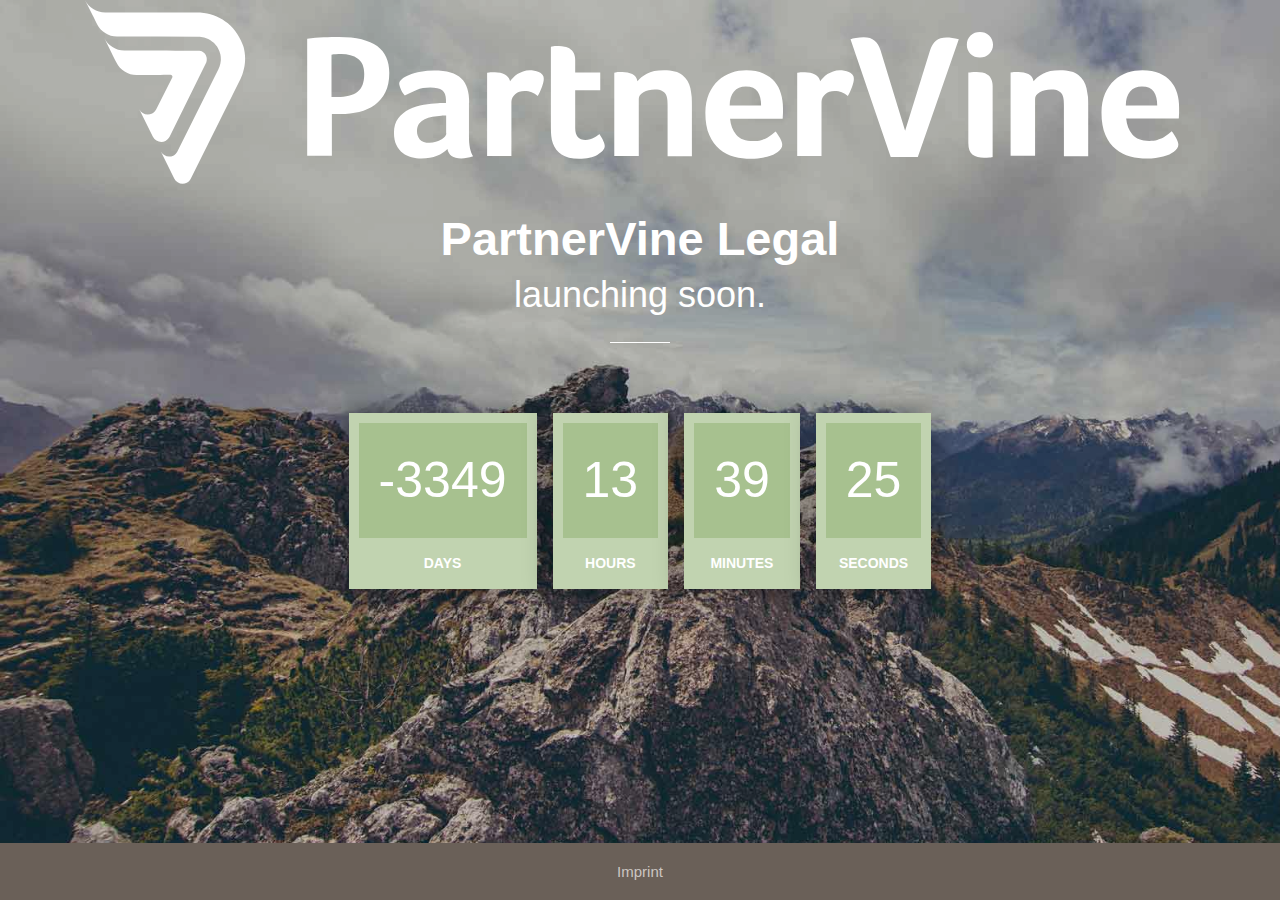
==== index.html @ 63163a03 "initial commit" ====
<!doctype html><html><head><meta charset="utf-8"><meta name="description" content=""><meta name="viewport" content="width=device-width,initial-scale=1,shrink-to-fit=no"><title>partnervine baustellenseite</title><link rel="apple-touch-icon" href="apple-touch-icon.png"><link rel="stylesheet" href="styles/main.css"><link rel="apple-touch-icon" sizes="180x180" href="images/favicon/apple-touch-icon.png"><link rel="icon" type="image/png" href="images/favicon/favicon-32x32.png" sizes="32x32"><link rel="icon" type="image/png" href="/images/favicon/favicon-16x16.png" sizes="16x16"><link rel="manifest" href="images/favicon/manifest.json"><link rel="mask-icon" href="images/favicon/safari-pinned-tab.svg" color="#fd7271"><link rel="shortcut icon" href="images/favicon/favicon.ico"><meta name="msapplication-config" content="images/favicon/browserconfig.xml"><meta name="theme-color" content="#ffffff"></head><body class="index"><!--[if IE]><p class="browserupgrade">You are using an <strong>outdated</strong> browser. Please <a href="http://browsehappy.com/">upgrade your browser</a> to improve your experience.</p><![endif]--><header><div class="container logo-wrapper"><a href="index.html"><img class="logo" alt="logo" src="images/logo.svg"></a></div></header><div id="content-main"><div class="container"><div class="content-wrapper"><div class="text"><h1>PartnerVine Legal</h1><span class="sub-heading">launching soon.</span></div><div id="countdown"><div class="time"><span class="days"></span><div class="small-text">Days</div></div><div class="time"><span class="hours"></span><div class="small-text">Hours</div></div><div class="time"><span class="minutes"></span><div class="small-text">Minutes</div></div><div class="time"><span class="seconds"></span><div class="small-text">Seconds</div></div></div></div></div></div><footer><a class="footer-link" href="/impressum.html" title="imprint">Imprint</a></footer><script>!function(e,t,a,n,c,o){e.GoogleAnalyticsObject=n,e[n]||(e[n]=function(){(e[n].q=e[n].q||[]).push(arguments)}),e[n].l=+new Date,c=t.createElement(a),o=t.getElementsByTagName(a)[0],c.src="https://www.google-analytics.com/analytics.js",o.parentNode.insertBefore(c,o)}(window,document,"script","ga"),ga("create","UA-XXXXX-X"),ga("send","pageview")</script><script src="scripts/main.js"></script></body></html>
---- styles/main.css ----
/*! normalize.css v5.0.0 | MIT License | github.com/necolas/normalize.css */html{font-family:sans-serif;line-height:1.15;-ms-text-size-adjust:100%;-webkit-text-size-adjust:100%}body{margin:0}article,aside,footer,header,nav,section{display:block}h1{font-size:2em;margin:.67em 0}figcaption,figure,main{display:block}figure{margin:1em 40px}hr{box-sizing:content-box;height:0;overflow:visible}pre{font-family:monospace,monospace;font-size:1em}a{background-color:transparent;-webkit-text-decoration-skip:objects}a:active,a:hover{outline-width:0}abbr[title]{border-bottom:none;text-decoration:underline;text-decoration:underline dotted}b,strong{font-weight:inherit;font-weight:bolder}code,kbd,samp{font-family:monospace,monospace;font-size:1em}dfn{font-style:italic}mark{background-color:#ff0;color:#000}small{font-size:80%}sub,sup{font-size:75%;line-height:0;position:relative;vertical-align:baseline}sub{bottom:-.25em}sup{top:-.5em}audio,video{display:inline-block}audio:not([controls]){display:none;height:0}img{border-style:none}svg:not(:root){overflow:hidden}button,input,optgroup,select,textarea{font-family:sans-serif;font-size:100%;line-height:1.15;margin:0}button,input{overflow:visible}button,select{text-transform:none}[type=reset],[type=submit],button,html [type=button]{-webkit-appearance:button}[type=button]::-moz-focus-inner,[type=reset]::-moz-focus-inner,[type=submit]::-moz-focus-inner,button::-moz-focus-inner{border-style:none;padding:0}[type=button]:-moz-focusring,[type=reset]:-moz-focusring,[type=submit]:-moz-focusring,button:-moz-focusring{outline:1px dotted ButtonText}fieldset{border:1px solid silver;margin:0 2px;padding:.35em .625em .75em}legend{box-sizing:border-box;color:inherit;display:table;max-width:100%;white-space:normal}progress{display:inline-block;vertical-align:baseline}textarea{overflow:auto}[type=checkbox],[type=radio]{box-sizing:border-box;padding:0}[type=number]::-webkit-inner-spin-button,[type=number]::-webkit-outer-spin-button{height:auto}[type=search]{-webkit-appearance:textfield;outline-offset:-2px}[type=search]::-webkit-search-cancel-button,[type=search]::-webkit-search-decoration{-webkit-appearance:none}::-webkit-file-upload-button{-webkit-appearance:button;font:inherit}details,menu{display:block}summary{display:list-item}canvas{display:inline-block}[hidden],template{display:none}html{box-sizing:border-box}*,:after,:before{box-sizing:inherit}@-ms-viewport{width:device-width}html{-ms-overflow-style:scrollbar;-webkit-tap-highlight-color:transparent}body{font-family:-apple-system,system-ui,BlinkMacSystemFont,Segoe UI,Roboto,Helvetica Neue,Arial,sans-serif;font-size:.9375rem;font-weight:300;line-height:1.5;color:#292b2c;background-color:#fff}[tabindex="-1"]:focus{outline:none!important}h1,h2,h3,h4,h5,h6{margin-top:0;margin-bottom:.5rem}p{margin-top:0;margin-bottom:1rem}abbr[data-original-title],abbr[title]{cursor:help}address{font-style:normal;line-height:inherit}address,dl,ol,ul{margin-bottom:1rem}dl,ol,ul{margin-top:0}ol ol,ol ul,ul ol,ul ul{margin-bottom:0}dt{font-weight:700}dd{margin-bottom:.5rem;margin-left:0}blockquote{margin:0 0 1rem}a{color:#0275d8;text-decoration:none}a:focus,a:hover{color:#014c8c;text-decoration:underline}a:not([href]):not([tabindex]),a:not([href]):not([tabindex]):focus,a:not([href]):not([tabindex]):hover{color:inherit;text-decoration:none}a:not([href]):not([tabindex]):focus{outline:0}pre{margin-top:0;margin-bottom:1rem;overflow:auto}figure{margin:0 0 1rem}img{vertical-align:middle}[role=button]{cursor:pointer}[role=button],a,area,button,input,label,select,summary,textarea{-ms-touch-action:manipulation;touch-action:manipulation}table{border-collapse:collapse;background-color:transparent}caption{padding-top:.75rem;padding-bottom:.75rem;color:#636c72;caption-side:bottom}caption,th{text-align:left}label{display:inline-block;margin-bottom:.5rem}button:focus{outline:1px dotted;outline:5px auto -webkit-focus-ring-color}button,input,select,textarea{line-height:inherit}input[type=checkbox]:disabled,input[type=radio]:disabled{cursor:not-allowed}input[type=date],input[type=datetime-local],input[type=month],input[type=time]{-webkit-appearance:listbox}textarea{resize:vertical}fieldset{min-width:0;padding:0;margin:0;border:0}legend{display:block;width:100%;padding:0;margin-bottom:.5rem;font-size:1.5rem;line-height:inherit}input[type=search]{-webkit-appearance:none}output{display:inline-block}[hidden]{display:none!important}.container{position:relative;margin-left:auto;margin-right:auto;padding-right:15px;padding-left:15px}@media (min-width:576px){.container{padding-right:15px;padding-left:15px}}@media (min-width:768px){.container{padding-right:15px;padding-left:15px}}@media (min-width:992px){.container{padding-right:15px;padding-left:15px}}@media (min-width:1200px){.container{padding-right:15px;padding-left:15px}}@media (min-width:576px){.container{width:540px;max-width:100%}}@media (min-width:768px){.container{width:720px;max-width:100%}}@media (min-width:992px){.container{width:960px;max-width:100%}}@media (min-width:1200px){.container{width:1140px;max-width:100%}}.container-fluid{position:relative;margin-left:auto;margin-right:auto;padding-right:15px;padding-left:15px}@media (min-width:576px){.container-fluid{padding-right:15px;padding-left:15px}}@media (min-width:768px){.container-fluid{padding-right:15px;padding-left:15px}}@media (min-width:992px){.container-fluid{padding-right:15px;padding-left:15px}}@media (min-width:1200px){.container-fluid{padding-right:15px;padding-left:15px}}.row{display:-webkit-box;display:-ms-flexbox;display:flex;-ms-flex-wrap:wrap;flex-wrap:wrap;margin-right:-15px;margin-left:-15px}@media (min-width:576px){.row{margin-right:-15px;margin-left:-15px}}@media (min-width:768px){.row{margin-right:-15px;margin-left:-15px}}@media (min-width:992px){.row{margin-right:-15px;margin-left:-15px}}@media (min-width:1200px){.row{margin-right:-15px;margin-left:-15px}}.no-gutters{margin-right:0;margin-left:0}.no-gutters>.col,.no-gutters>[class*=col-]{padding-right:0;padding-left:0}.col,.col-1,.col-2,.col-3,.col-4,.col-5,.col-6,.col-7,.col-8,.col-9,.col-10,.col-11,.col-12,.col-lg,.col-lg-1,.col-lg-2,.col-lg-3,.col-lg-4,.col-lg-5,.col-lg-6,.col-lg-7,.col-lg-8,.col-lg-9,.col-lg-10,.col-lg-11,.col-lg-12,.col-md,.col-md-1,.col-md-2,.col-md-3,.col-md-4,.col-md-5,.col-md-6,.col-md-7,.col-md-8,.col-md-9,.col-md-10,.col-md-11,.col-md-12,.col-sm,.col-sm-1,.col-sm-2,.col-sm-3,.col-sm-4,.col-sm-5,.col-sm-6,.col-sm-7,.col-sm-8,.col-sm-9,.col-sm-10,.col-sm-11,.col-sm-12,.col-xl,.col-xl-1,.col-xl-2,.col-xl-3,.col-xl-4,.col-xl-5,.col-xl-6,.col-xl-7,.col-xl-8,.col-xl-9,.col-xl-10,.col-xl-11,.col-xl-12{position:relative;width:100%;min-height:1px;padding-right:15px;padding-left:15px}@media (min-width:576px){.col,.col-1,.col-2,.col-3,.col-4,.col-5,.col-6,.col-7,.col-8,.col-9,.col-10,.col-11,.col-12,.col-lg,.col-lg-1,.col-lg-2,.col-lg-3,.col-lg-4,.col-lg-5,.col-lg-6,.col-lg-7,.col-lg-8,.col-lg-9,.col-lg-10,.col-lg-11,.col-lg-12,.col-md,.col-md-1,.col-md-2,.col-md-3,.col-md-4,.col-md-5,.col-md-6,.col-md-7,.col-md-8,.col-md-9,.col-md-10,.col-md-11,.col-md-12,.col-sm,.col-sm-1,.col-sm-2,.col-sm-3,.col-sm-4,.col-sm-5,.col-sm-6,.col-sm-7,.col-sm-8,.col-sm-9,.col-sm-10,.col-sm-11,.col-sm-12,.col-xl,.col-xl-1,.col-xl-2,.col-xl-3,.col-xl-4,.col-xl-5,.col-xl-6,.col-xl-7,.col-xl-8,.col-xl-9,.col-xl-10,.col-xl-11,.col-xl-12{padding-right:15px;padding-left:15px}}@media (min-width:768px){.col,.col-1,.col-2,.col-3,.col-4,.col-5,.col-6,.col-7,.col-8,.col-9,.col-10,.col-11,.col-12,.col-lg,.col-lg-1,.col-lg-2,.col-lg-3,.col-lg-4,.col-lg-5,.col-lg-6,.col-lg-7,.col-lg-8,.col-lg-9,.col-lg-10,.col-lg-11,.col-lg-12,.col-md,.col-md-1,.col-md-2,.col-md-3,.col-md-4,.col-md-5,.col-md-6,.col-md-7,.col-md-8,.col-md-9,.col-md-10,.col-md-11,.col-md-12,.col-sm,.col-sm-1,.col-sm-2,.col-sm-3,.col-sm-4,.col-sm-5,.col-sm-6,.col-sm-7,.col-sm-8,.col-sm-9,.col-sm-10,.col-sm-11,.col-sm-12,.col-xl,.col-xl-1,.col-xl-2,.col-xl-3,.col-xl-4,.col-xl-5,.col-xl-6,.col-xl-7,.col-xl-8,.col-xl-9,.col-xl-10,.col-xl-11,.col-xl-12{padding-right:15px;padding-left:15px}}@media (min-width:992px){.col,.col-1,.col-2,.col-3,.col-4,.col-5,.col-6,.col-7,.col-8,.col-9,.col-10,.col-11,.col-12,.col-lg,.col-lg-1,.col-lg-2,.col-lg-3,.col-lg-4,.col-lg-5,.col-lg-6,.col-lg-7,.col-lg-8,.col-lg-9,.col-lg-10,.col-lg-11,.col-lg-12,.col-md,.col-md-1,.col-md-2,.col-md-3,.col-md-4,.col-md-5,.col-md-6,.col-md-7,.col-md-8,.col-md-9,.col-md-10,.col-md-11,.col-md-12,.col-sm,.col-sm-1,.col-sm-2,.col-sm-3,.col-sm-4,.col-sm-5,.col-sm-6,.col-sm-7,.col-sm-8,.col-sm-9,.col-sm-10,.col-sm-11,.col-sm-12,.col-xl,.col-xl-1,.col-xl-2,.col-xl-3,.col-xl-4,.col-xl-5,.col-xl-6,.col-xl-7,.col-xl-8,.col-xl-9,.col-xl-10,.col-xl-11,.col-xl-12{padding-right:15px;padding-left:15px}}@media (min-width:1200px){.col,.col-1,.col-2,.col-3,.col-4,.col-5,.col-6,.col-7,.col-8,.col-9,.col-10,.col-11,.col-12,.col-lg,.col-lg-1,.col-lg-2,.col-lg-3,.col-lg-4,.col-lg-5,.col-lg-6,.col-lg-7,.col-lg-8,.col-lg-9,.col-lg-10,.col-lg-11,.col-lg-12,.col-md,.col-md-1,.col-md-2,.col-md-3,.col-md-4,.col-md-5,.col-md-6,.col-md-7,.col-md-8,.col-md-9,.col-md-10,.col-md-11,.col-md-12,.col-sm,.col-sm-1,.col-sm-2,.col-sm-3,.col-sm-4,.col-sm-5,.col-sm-6,.col-sm-7,.col-sm-8,.col-sm-9,.col-sm-10,.col-sm-11,.col-sm-12,.col-xl,.col-xl-1,.col-xl-2,.col-xl-3,.col-xl-4,.col-xl-5,.col-xl-6,.col-xl-7,.col-xl-8,.col-xl-9,.col-xl-10,.col-xl-11,.col-xl-12{padding-right:15px;padding-left:15px}}.col{-ms-flex-preferred-size:0;flex-basis:0;-webkit-box-flex:1;-ms-flex-positive:1;flex-grow:1;max-width:100%}.col-auto{-ms-flex:0 0 auto;flex:0 0 auto;width:auto}.col-1,.col-auto{-webkit-box-flex:0}.col-1{-ms-flex:0 0 8.3333333333%;flex:0 0 8.3333333333%;max-width:8.3333333333%}.col-2{-ms-flex:0 0 16.6666666667%;flex:0 0 16.6666666667%;max-width:16.6666666667%}.col-2,.col-3{-webkit-box-flex:0}.col-3{-ms-flex:0 0 25%;flex:0 0 25%;max-width:25%}.col-4{-ms-flex:0 0 33.3333333333%;flex:0 0 33.3333333333%;max-width:33.3333333333%}.col-4,.col-5{-webkit-box-flex:0}.col-5{-ms-flex:0 0 41.6666666667%;flex:0 0 41.6666666667%;max-width:41.6666666667%}.col-6{-ms-flex:0 0 50%;flex:0 0 50%;max-width:50%}.col-6,.col-7{-webkit-box-flex:0}.col-7{-ms-flex:0 0 58.3333333333%;flex:0 0 58.3333333333%;max-width:58.3333333333%}.col-8{-ms-flex:0 0 66.6666666667%;flex:0 0 66.6666666667%;max-width:66.6666666667%}.col-8,.col-9{-webkit-box-flex:0}.col-9{-ms-flex:0 0 75%;flex:0 0 75%;max-width:75%}.col-10{-ms-flex:0 0 83.3333333333%;flex:0 0 83.3333333333%;max-width:83.3333333333%}.col-10,.col-11{-webkit-box-flex:0}.col-11{-ms-flex:0 0 91.6666666667%;flex:0 0 91.6666666667%;max-width:91.6666666667%}.col-12{-webkit-box-flex:0;-ms-flex:0 0 100%;flex:0 0 100%;max-width:100%}.pull-0{right:auto}.pull-1{right:8.3333333333%}.pull-2{right:16.6666666667%}.pull-3{right:25%}.pull-4{right:33.3333333333%}.pull-5{right:41.6666666667%}.pull-6{right:50%}.pull-7{right:58.3333333333%}.pull-8{right:66.6666666667%}.pull-9{right:75%}.pull-10{right:83.3333333333%}.pull-11{right:91.6666666667%}.pull-12{right:100%}.push-0{left:auto}.push-1{left:8.3333333333%}.push-2{left:16.6666666667%}.push-3{left:25%}.push-4{left:33.3333333333%}.push-5{left:41.6666666667%}.push-6{left:50%}.push-7{left:58.3333333333%}.push-8{left:66.6666666667%}.push-9{left:75%}.push-10{left:83.3333333333%}.push-11{left:91.6666666667%}.push-12{left:100%}.offset-1{margin-left:8.3333333333%}.offset-2{margin-left:16.6666666667%}.offset-3{margin-left:25%}.offset-4{margin-left:33.3333333333%}.offset-5{margin-left:41.6666666667%}.offset-6{margin-left:50%}.offset-7{margin-left:58.3333333333%}.offset-8{margin-left:66.6666666667%}.offset-9{margin-left:75%}.offset-10{margin-left:83.3333333333%}.offset-11{margin-left:91.6666666667%}@media (min-width:576px){.col-sm{-ms-flex-preferred-size:0;flex-basis:0;-webkit-box-flex:1;-ms-flex-positive:1;flex-grow:1;max-width:100%}.col-sm-auto{-webkit-box-flex:0;-ms-flex:0 0 auto;flex:0 0 auto;width:auto}.col-sm-1{-webkit-box-flex:0;-ms-flex:0 0 8.3333333333%;flex:0 0 8.3333333333%;max-width:8.3333333333%}.col-sm-2{-webkit-box-flex:0;-ms-flex:0 0 16.6666666667%;flex:0 0 16.6666666667%;max-width:16.6666666667%}.col-sm-3{-webkit-box-flex:0;-ms-flex:0 0 25%;flex:0 0 25%;max-width:25%}.col-sm-4{-webkit-box-flex:0;-ms-flex:0 0 33.3333333333%;flex:0 0 33.3333333333%;max-width:33.3333333333%}.col-sm-5{-webkit-box-flex:0;-ms-flex:0 0 41.6666666667%;flex:0 0 41.6666666667%;max-width:41.6666666667%}.col-sm-6{-webkit-box-flex:0;-ms-flex:0 0 50%;flex:0 0 50%;max-width:50%}.col-sm-7{-webkit-box-flex:0;-ms-flex:0 0 58.3333333333%;flex:0 0 58.3333333333%;max-width:58.3333333333%}.col-sm-8{-webkit-box-flex:0;-ms-flex:0 0 66.6666666667%;flex:0 0 66.6666666667%;max-width:66.6666666667%}.col-sm-9{-webkit-box-flex:0;-ms-flex:0 0 75%;flex:0 0 75%;max-width:75%}.col-sm-10{-webkit-box-flex:0;-ms-flex:0 0 83.3333333333%;flex:0 0 83.3333333333%;max-width:83.3333333333%}.col-sm-11{-webkit-box-flex:0;-ms-flex:0 0 91.6666666667%;flex:0 0 91.6666666667%;max-width:91.6666666667%}.col-sm-12{-webkit-box-flex:0;-ms-flex:0 0 100%;flex:0 0 100%;max-width:100%}.pull-sm-0{right:auto}.pull-sm-1{right:8.3333333333%}.pull-sm-2{right:16.6666666667%}.pull-sm-3{right:25%}.pull-sm-4{right:33.3333333333%}.pull-sm-5{right:41.6666666667%}.pull-sm-6{right:50%}.pull-sm-7{right:58.3333333333%}.pull-sm-8{right:66.6666666667%}.pull-sm-9{right:75%}.pull-sm-10{right:83.3333333333%}.pull-sm-11{right:91.6666666667%}.pull-sm-12{right:100%}.push-sm-0{left:auto}.push-sm-1{left:8.3333333333%}.push-sm-2{left:16.6666666667%}.push-sm-3{left:25%}.push-sm-4{left:33.3333333333%}.push-sm-5{left:41.6666666667%}.push-sm-6{left:50%}.push-sm-7{left:58.3333333333%}.push-sm-8{left:66.6666666667%}.push-sm-9{left:75%}.push-sm-10{left:83.3333333333%}.push-sm-11{left:91.6666666667%}.push-sm-12{left:100%}.offset-sm-0{margin-left:0}.offset-sm-1{margin-left:8.3333333333%}.offset-sm-2{margin-left:16.6666666667%}.offset-sm-3{margin-left:25%}.offset-sm-4{margin-left:33.3333333333%}.offset-sm-5{margin-left:41.6666666667%}.offset-sm-6{margin-left:50%}.offset-sm-7{margin-left:58.3333333333%}.offset-sm-8{margin-left:66.6666666667%}.offset-sm-9{margin-left:75%}.offset-sm-10{margin-left:83.3333333333%}.offset-sm-11{margin-left:91.6666666667%}}@media (min-width:768px){.col-md{-ms-flex-preferred-size:0;flex-basis:0;-webkit-box-flex:1;-ms-flex-positive:1;flex-grow:1;max-width:100%}.col-md-auto{-webkit-box-flex:0;-ms-flex:0 0 auto;flex:0 0 auto;width:auto}.col-md-1{-webkit-box-flex:0;-ms-flex:0 0 8.3333333333%;flex:0 0 8.3333333333%;max-width:8.3333333333%}.col-md-2{-webkit-box-flex:0;-ms-flex:0 0 16.6666666667%;flex:0 0 16.6666666667%;max-width:16.6666666667%}.col-md-3{-webkit-box-flex:0;-ms-flex:0 0 25%;flex:0 0 25%;max-width:25%}.col-md-4{-webkit-box-flex:0;-ms-flex:0 0 33.3333333333%;flex:0 0 33.3333333333%;max-width:33.3333333333%}.col-md-5{-webkit-box-flex:0;-ms-flex:0 0 41.6666666667%;flex:0 0 41.6666666667%;max-width:41.6666666667%}.col-md-6{-webkit-box-flex:0;-ms-flex:0 0 50%;flex:0 0 50%;max-width:50%}.col-md-7{-webkit-box-flex:0;-ms-flex:0 0 58.3333333333%;flex:0 0 58.3333333333%;max-width:58.3333333333%}.col-md-8{-webkit-box-flex:0;-ms-flex:0 0 66.6666666667%;flex:0 0 66.6666666667%;max-width:66.6666666667%}.col-md-9{-webkit-box-flex:0;-ms-flex:0 0 75%;flex:0 0 75%;max-width:75%}.col-md-10{-webkit-box-flex:0;-ms-flex:0 0 83.3333333333%;flex:0 0 83.3333333333%;max-width:83.3333333333%}.col-md-11{-webkit-box-flex:0;-ms-flex:0 0 91.6666666667%;flex:0 0 91.6666666667%;max-width:91.6666666667%}.col-md-12{-webkit-box-flex:0;-ms-flex:0 0 100%;flex:0 0 100%;max-width:100%}.pull-md-0{right:auto}.pull-md-1{right:8.3333333333%}.pull-md-2{right:16.6666666667%}.pull-md-3{right:25%}.pull-md-4{right:33.3333333333%}.pull-md-5{right:41.6666666667%}.pull-md-6{right:50%}.pull-md-7{right:58.3333333333%}.pull-md-8{right:66.6666666667%}.pull-md-9{right:75%}.pull-md-10{right:83.3333333333%}.pull-md-11{right:91.6666666667%}.pull-md-12{right:100%}.push-md-0{left:auto}.push-md-1{left:8.3333333333%}.push-md-2{left:16.6666666667%}.push-md-3{left:25%}.push-md-4{left:33.3333333333%}.push-md-5{left:41.6666666667%}.push-md-6{left:50%}.push-md-7{left:58.3333333333%}.push-md-8{left:66.6666666667%}.push-md-9{left:75%}.push-md-10{left:83.3333333333%}.push-md-11{left:91.6666666667%}.push-md-12{left:100%}.offset-md-0{margin-left:0}.offset-md-1{margin-left:8.3333333333%}.offset-md-2{margin-left:16.6666666667%}.offset-md-3{margin-left:25%}.offset-md-4{margin-left:33.3333333333%}.offset-md-5{margin-left:41.6666666667%}.offset-md-6{margin-left:50%}.offset-md-7{margin-left:58.3333333333%}.offset-md-8{margin-left:66.6666666667%}.offset-md-9{margin-left:75%}.offset-md-10{margin-left:83.3333333333%}.offset-md-11{margin-left:91.6666666667%}}@media (min-width:992px){.col-lg{-ms-flex-preferred-size:0;flex-basis:0;-webkit-box-flex:1;-ms-flex-positive:1;flex-grow:1;max-width:100%}.col-lg-auto{-webkit-box-flex:0;-ms-flex:0 0 auto;flex:0 0 auto;width:auto}.col-lg-1{-webkit-box-flex:0;-ms-flex:0 0 8.3333333333%;flex:0 0 8.3333333333%;max-width:8.3333333333%}.col-lg-2{-webkit-box-flex:0;-ms-flex:0 0 16.6666666667%;flex:0 0 16.6666666667%;max-width:16.6666666667%}.col-lg-3{-webkit-box-flex:0;-ms-flex:0 0 25%;flex:0 0 25%;max-width:25%}.col-lg-4{-webkit-box-flex:0;-ms-flex:0 0 33.3333333333%;flex:0 0 33.3333333333%;max-width:33.3333333333%}.col-lg-5{-webkit-box-flex:0;-ms-flex:0 0 41.6666666667%;flex:0 0 41.6666666667%;max-width:41.6666666667%}.col-lg-6{-webkit-box-flex:0;-ms-flex:0 0 50%;flex:0 0 50%;max-width:50%}.col-lg-7{-webkit-box-flex:0;-ms-flex:0 0 58.3333333333%;flex:0 0 58.3333333333%;max-width:58.3333333333%}.col-lg-8{-webkit-box-flex:0;-ms-flex:0 0 66.6666666667%;flex:0 0 66.6666666667%;max-width:66.6666666667%}.col-lg-9{-webkit-box-flex:0;-ms-flex:0 0 75%;flex:0 0 75%;max-width:75%}.col-lg-10{-webkit-box-flex:0;-ms-flex:0 0 83.3333333333%;flex:0 0 83.3333333333%;max-width:83.3333333333%}.col-lg-11{-webkit-box-flex:0;-ms-flex:0 0 91.6666666667%;flex:0 0 91.6666666667%;max-width:91.6666666667%}.col-lg-12{-webkit-box-flex:0;-ms-flex:0 0 100%;flex:0 0 100%;max-width:100%}.pull-lg-0{right:auto}.pull-lg-1{right:8.3333333333%}.pull-lg-2{right:16.6666666667%}.pull-lg-3{right:25%}.pull-lg-4{right:33.3333333333%}.pull-lg-5{right:41.6666666667%}.pull-lg-6{right:50%}.pull-lg-7{right:58.3333333333%}.pull-lg-8{right:66.6666666667%}.pull-lg-9{right:75%}.pull-lg-10{right:83.3333333333%}.pull-lg-11{right:91.6666666667%}.pull-lg-12{right:100%}.push-lg-0{left:auto}.push-lg-1{left:8.3333333333%}.push-lg-2{left:16.6666666667%}.push-lg-3{left:25%}.push-lg-4{left:33.3333333333%}.push-lg-5{left:41.6666666667%}.push-lg-6{left:50%}.push-lg-7{left:58.3333333333%}.push-lg-8{left:66.6666666667%}.push-lg-9{left:75%}.push-lg-10{left:83.3333333333%}.push-lg-11{left:91.6666666667%}.push-lg-12{left:100%}.offset-lg-0{margin-left:0}.offset-lg-1{margin-left:8.3333333333%}.offset-lg-2{margin-left:16.6666666667%}.offset-lg-3{margin-left:25%}.offset-lg-4{margin-left:33.3333333333%}.offset-lg-5{margin-left:41.6666666667%}.offset-lg-6{margin-left:50%}.offset-lg-7{margin-left:58.3333333333%}.offset-lg-8{margin-left:66.6666666667%}.offset-lg-9{margin-left:75%}.offset-lg-10{margin-left:83.3333333333%}.offset-lg-11{margin-left:91.6666666667%}}@media (min-width:1200px){.col-xl{-ms-flex-preferred-size:0;flex-basis:0;-webkit-box-flex:1;-ms-flex-positive:1;flex-grow:1;max-width:100%}.col-xl-auto{-webkit-box-flex:0;-ms-flex:0 0 auto;flex:0 0 auto;width:auto}.col-xl-1{-webkit-box-flex:0;-ms-flex:0 0 8.3333333333%;flex:0 0 8.3333333333%;max-width:8.3333333333%}.col-xl-2{-webkit-box-flex:0;-ms-flex:0 0 16.6666666667%;flex:0 0 16.6666666667%;max-width:16.6666666667%}.col-xl-3{-webkit-box-flex:0;-ms-flex:0 0 25%;flex:0 0 25%;max-width:25%}.col-xl-4{-webkit-box-flex:0;-ms-flex:0 0 33.3333333333%;flex:0 0 33.3333333333%;max-width:33.3333333333%}.col-xl-5{-webkit-box-flex:0;-ms-flex:0 0 41.6666666667%;flex:0 0 41.6666666667%;max-width:41.6666666667%}.col-xl-6{-webkit-box-flex:0;-ms-flex:0 0 50%;flex:0 0 50%;max-width:50%}.col-xl-7{-webkit-box-flex:0;-ms-flex:0 0 58.3333333333%;flex:0 0 58.3333333333%;max-width:58.3333333333%}.col-xl-8{-webkit-box-flex:0;-ms-flex:0 0 66.6666666667%;flex:0 0 66.6666666667%;max-width:66.6666666667%}.col-xl-9{-webkit-box-flex:0;-ms-flex:0 0 75%;flex:0 0 75%;max-width:75%}.col-xl-10{-webkit-box-flex:0;-ms-flex:0 0 83.3333333333%;flex:0 0 83.3333333333%;max-width:83.3333333333%}.col-xl-11{-webkit-box-flex:0;-ms-flex:0 0 91.6666666667%;flex:0 0 91.6666666667%;max-width:91.6666666667%}.col-xl-12{-webkit-box-flex:0;-ms-flex:0 0 100%;flex:0 0 100%;max-width:100%}.pull-xl-0{right:auto}.pull-xl-1{right:8.3333333333%}.pull-xl-2{right:16.6666666667%}.pull-xl-3{right:25%}.pull-xl-4{right:33.3333333333%}.pull-xl-5{right:41.6666666667%}.pull-xl-6{right:50%}.pull-xl-7{right:58.3333333333%}.pull-xl-8{right:66.6666666667%}.pull-xl-9{right:75%}.pull-xl-10{right:83.3333333333%}.pull-xl-11{right:91.6666666667%}.pull-xl-12{right:100%}.push-xl-0{left:auto}.push-xl-1{left:8.3333333333%}.push-xl-2{left:16.6666666667%}.push-xl-3{left:25%}.push-xl-4{left:33.3333333333%}.push-xl-5{left:41.6666666667%}.push-xl-6{left:50%}.push-xl-7{left:58.3333333333%}.push-xl-8{left:66.6666666667%}.push-xl-9{left:75%}.push-xl-10{left:83.3333333333%}.push-xl-11{left:91.6666666667%}.push-xl-12{left:100%}.offset-xl-0{margin-left:0}.offset-xl-1{margin-left:8.3333333333%}.offset-xl-2{margin-left:16.6666666667%}.offset-xl-3{margin-left:25%}.offset-xl-4{margin-left:33.3333333333%}.offset-xl-5{margin-left:41.6666666667%}.offset-xl-6{margin-left:50%}.offset-xl-7{margin-left:58.3333333333%}.offset-xl-8{margin-left:66.6666666667%}.offset-xl-9{margin-left:75%}.offset-xl-10{margin-left:83.3333333333%}.offset-xl-11{margin-left:91.6666666667%}}@font-face{font-family:Roboto,Source Sans Pro,Helvetica,sans-serif;src:url(../fonts/roboto/roboto-light-webfont.woff);src:url(../fonts/roboto/roboto-light-webfont.woff) format("woff"),url(../fonts/roboto/roboto-light-webfont.woff2) format("woff2");font-weight:300;font-style:normal}@font-face{font-family:Roboto,Source Sans Pro,Helvetica,sans-serif;src:url(../fonts/roboto/roboto-bold-webfont.woff);src:url(../fonts/roboto/roboto-bold-webfont.woff) format("woff"),url(../fonts/roboto/roboto-bold-webfont.woff2) format("woff2");font-weight:700;font-style:normal}h1{font-size:30px;line-height:39px;margin-bottom:35px;text-align:center;font-weight:300;color:#0d0d0d}h2{font-size:16px;line-height:20.8px;font-weight:700;margin-bottom:8px}p{font-size:.9375rem;line-height:1.3125rem;margin-bottom:15px}.sub-heading{font-size:25px;display:block;margin-bottom:10px;font-weight:300}.sub-heading:after{content:"";display:block;background-color:#fff;width:60px;height:1px;margin:20px auto 0}.small-text{padding-top:15px;font-size:14px;text-transform:uppercase;font-weight:700}@media (min-width:576px){h1{font-size:47px}.sub-heading{font-size:36px}}body{font-family:Roboto,Source Sans Pro,Helvetica,sans-serif;position:relative;text-rendering:optimizeLegibility;-webkit-font-smoothing:antialiased;font-weigth:300;color:#333}::-moz-selection{background-color:#c1d3b0;color:#fff}::selection{background-color:#c1d3b0;color:#fff}.btn:focus,.btn:hover,a:focus,a:hover{text-decoration:none;outline:none;box-shadow:none}.btn{padding:0 25px;line-height:40px;height:40px;border-radius:100px;background-clip:padding-box;font-size:14px;background-color:#6a6058;border:0 none;display:inline-block;font-weight:700;text-decoration:none;text-transform:uppercase;text-align:left;cursor:pointer;color:#ccc6c2;transition:background .3s}.btn:hover{background-color:#4e4741}.btn:focus,.btn:hover{color:#ccc6c2}.btn-wrapper{display:block;text-align:center;padding:15px;margin-top:50px;border:1px solid #dedede}@media (min-width:576px){.btn-wrapper{margin-top:60px}}footer{padding:18px 0;background-color:#6a6058;text-align:center;margin-top:80px;height:57px}footer a.footer-link{color:#ccc6c2;font-size:.9375rem}footer>*{display:block}body.index{background:url(../images/header-bg.jpg) no-repeat;background-size:cover}body.index header{position:absolute;width:100%;z-index:2}body.index footer{margin:0}body.index #content-main{text-align:center;z-index:1;position:relative}body.index #content-main:after{content:"";position:absolute;width:100%;height:100%;top:0;left:0;background-color:#000;opacity:.15}body.index #content-main .container{height:100%;z-index:1}body.index #content-main .container .content-wrapper{padding:120px 0 20px}body.index #content-main .container .content-wrapper h1{color:#fff;font-weight:700;margin-bottom:10px}body.index #content-main .container .content-wrapper .sub-heading,body.index #content-main .container .content-wrapper h1{color:#fff}body.index #content-main .container .content-wrapper .text{margin-bottom:0}@media (min-width:576px){body.index{height:100vh}body.index #content-main{height:calc(100vh - 57px);position:relative}body.index #content-main .container .content-wrapper{margin-top:-2vh;position:absolute;width:100%;top:50%;left:50%;-webkit-transform:translate(-50%,-50%);transform:translate(-50%,-50%);padding:0}body.index #content-main .container .content-wrapper .text{margin-bottom:70px}}.sub-page header{background-color:#c1d3b0;margin-bottom:50px}.sub-page #content-main{min-height:calc(100vh - 57px - 80px - 129px)}@media (min-width:768px){.sub-page #content-main .container{padding:0 8%}}@media (min-width:992px){.sub-page #content-main .container{padding:0 13%}}#countdown{color:#fff;display:inline-block;font-weight:300;text-align:center;font-size:0;width:300px;-webkit-transform:scale(.8);transform:scale(.8)}#countdown>.time{padding:10px 10px 15px;background:#c1d3b0;display:inline-block;box-shadow:0 0 25px 2px rgba(0,0,0,.35);font-size:50px;margin:0 8px 30px}#countdown>.time>span{padding:20px;background:#a7c18f;display:inline-block}@media (min-width:576px){#countdown{width:auto;-webkit-transform:scale(1);transform:scale(1)}#countdown>.time{margin-bottom:0}}
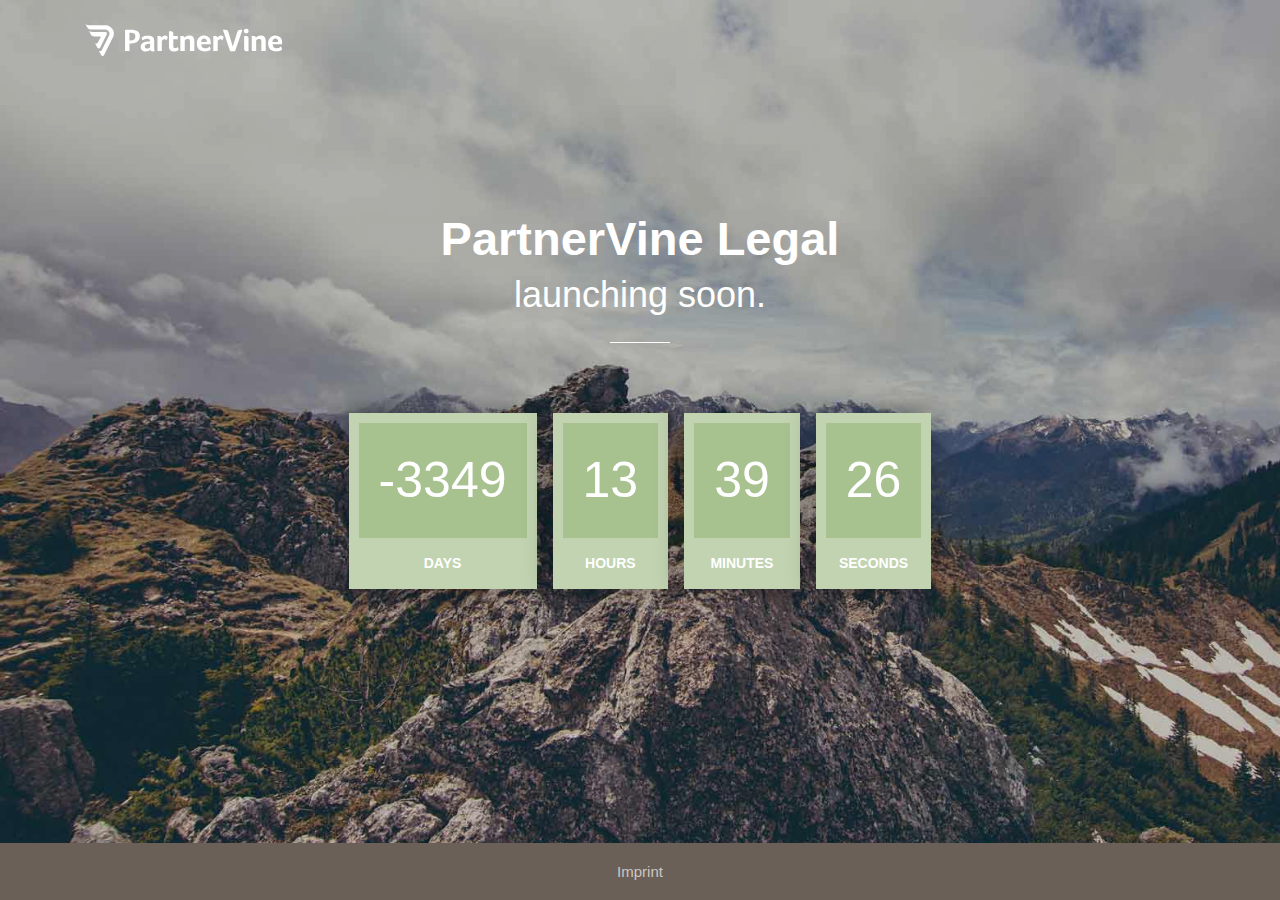
==== commit 0774c9e3: "Title modified" ====
--- a/index.html
+++ b/index.html
@@ -1 +1 @@
-<!doctype html><html><head><meta charset="utf-8"><meta name="description" content=""><meta name="viewport" content="width=device-width,initial-scale=1,shrink-to-fit=no"><title>partnervine baustellenseite</title><link rel="apple-touch-icon" href="apple-touch-icon.png"><link rel="stylesheet" href="styles/main.css"><link rel="apple-touch-icon" sizes="180x180" href="images/favicon/apple-touch-icon.png"><link rel="icon" type="image/png" href="images/favicon/favicon-32x32.png" sizes="32x32"><link rel="icon" type="image/png" href="/images/favicon/favicon-16x16.png" sizes="16x16"><link rel="manifest" href="images/favicon/manifest.json"><link rel="mask-icon" href="images/favicon/safari-pinned-tab.svg" color="#fd7271"><link rel="shortcut icon" href="images/favicon/favicon.ico"><meta name="msapplication-config" content="images/favicon/browserconfig.xml"><meta name="theme-color" content="#ffffff"></head><body class="index"><!--[if IE]><p class="browserupgrade">You are using an <strong>outdated</strong> browser. Please <a href="http://browsehappy.com/">upgrade your browser</a> to improve your experience.</p><![endif]--><header><div class="container logo-wrapper"><a href="index.html"><img class="logo" alt="logo" src="images/logo.svg"></a></div></header><div id="content-main"><div class="container"><div class="content-wrapper"><div class="text"><h1>PartnerVine Legal</h1><span class="sub-heading">launching soon.</span></div><div id="countdown"><div class="time"><span class="days"></span><div class="small-text">Days</div></div><div class="time"><span class="hours"></span><div class="small-text">Hours</div></div><div class="time"><span class="minutes"></span><div class="small-text">Minutes</div></div><div class="time"><span class="seconds"></span><div class="small-text">Seconds</div></div></div></div></div></div><footer><a class="footer-link" href="/impressum.html" title="imprint">Imprint</a></footer><script>!function(e,t,a,n,c,o){e.GoogleAnalyticsObject=n,e[n]||(e[n]=function(){(e[n].q=e[n].q||[]).push(arguments)}),e[n].l=+new Date,c=t.createElement(a),o=t.getElementsByTagName(a)[0],c.src="https://www.google-analytics.com/analytics.js",o.parentNode.insertBefore(c,o)}(window,document,"script","ga"),ga("create","UA-XXXXX-X"),ga("send","pageview")</script><script src="scripts/main.js"></script></body></html>+<!doctype html><html><head><meta charset="utf-8"><meta name="description" content=""><meta name="viewport" content="width=device-width,initial-scale=1,shrink-to-fit=no"><title>PartnerVine Legal – legal services.made easy</title><link rel="apple-touch-icon" href="apple-touch-icon.png"><link rel="stylesheet" href="styles/main.css"><link rel="apple-touch-icon" sizes="180x180" href="images/favicon/apple-touch-icon.png"><link rel="icon" type="image/png" href="images/favicon/favicon-32x32.png" sizes="32x32"><link rel="icon" type="image/png" href="/images/favicon/favicon-16x16.png" sizes="16x16"><link rel="manifest" href="images/favicon/manifest.json"><link rel="mask-icon" href="images/favicon/safari-pinned-tab.svg" color="#fd7271"><link rel="shortcut icon" href="images/favicon/favicon.ico"><meta name="msapplication-config" content="images/favicon/browserconfig.xml"><meta name="theme-color" content="#ffffff"></head><body class="index"><!--[if IE]><p class="browserupgrade">You are using an <strong>outdated</strong> browser. Please <a href="http://browsehappy.com/">upgrade your browser</a> to improve your experience.</p><![endif]--><header><div class="container logo-wrapper"><a href="index.html"><img class="logo" alt="logo" src="images/logo.svg"></a></div></header><div id="content-main"><div class="container"><div class="content-wrapper"><div class="text"><h1>PartnerVine Legal</h1><span class="sub-heading">launching soon.</span></div><div id="countdown"><div class="time"><span class="days"></span><div class="small-text">Days</div></div><div class="time"><span class="hours"></span><div class="small-text">Hours</div></div><div class="time"><span class="minutes"></span><div class="small-text">Minutes</div></div><div class="time"><span class="seconds"></span><div class="small-text">Seconds</div></div></div></div></div></div><footer><a class="footer-link" href="/impressum.html" title="imprint">Imprint</a></footer><script>!function(e,t,a,n,c,o){e.GoogleAnalyticsObject=n,e[n]||(e[n]=function(){(e[n].q=e[n].q||[]).push(arguments)}),e[n].l=+new Date,c=t.createElement(a),o=t.getElementsByTagName(a)[0],c.src="https://www.google-analytics.com/analytics.js",o.parentNode.insertBefore(c,o)}(window,document,"script","ga"),ga("create","UA-49896136-2"),ga("send","pageview")</script><script src="scripts/main.js"></script></body></html>--- a/styles/main.css
+++ b/styles/main.css
@@ -1 +1 @@
-/*! normalize.css v5.0.0 | MIT License | github.com/necolas/normalize.css */html{font-family:sans-serif;line-height:1.15;-ms-text-size-adjust:100%;-webkit-text-size-adjust:100%}body{margin:0}article,aside,footer,header,nav,section{display:block}h1{font-size:2em;margin:.67em 0}figcaption,figure,main{display:block}figure{margin:1em 40px}hr{box-sizing:content-box;height:0;overflow:visible}pre{font-family:monospace,monospace;font-size:1em}a{background-color:transparent;-webkit-text-decoration-skip:objects}a:active,a:hover{outline-width:0}abbr[title]{border-bottom:none;text-decoration:underline;text-decoration:underline dotted}b,strong{font-weight:inherit;font-weight:bolder}code,kbd,samp{font-family:monospace,monospace;font-size:1em}dfn{font-style:italic}mark{background-color:#ff0;color:#000}small{font-size:80%}sub,sup{font-size:75%;line-height:0;position:relative;vertical-align:baseline}sub{bottom:-.25em}sup{top:-.5em}audio,video{display:inline-block}audio:not([controls]){display:none;height:0}img{border-style:none}svg:not(:root){overflow:hidden}button,input,optgroup,select,textarea{font-family:sans-serif;font-size:100%;line-height:1.15;margin:0}button,input{overflow:visible}button,select{text-transform:none}[type=reset],[type=submit],button,html [type=button]{-webkit-appearance:button}[type=button]::-moz-focus-inner,[type=reset]::-moz-focus-inner,[type=submit]::-moz-focus-inner,button::-moz-focus-inner{border-style:none;padding:0}[type=button]:-moz-focusring,[type=reset]:-moz-focusring,[type=submit]:-moz-focusring,button:-moz-focusring{outline:1px dotted ButtonText}fieldset{border:1px solid silver;margin:0 2px;padding:.35em .625em .75em}legend{box-sizing:border-box;color:inherit;display:table;max-width:100%;white-space:normal}progress{display:inline-block;vertical-align:baseline}textarea{overflow:auto}[type=checkbox],[type=radio]{box-sizing:border-box;padding:0}[type=number]::-webkit-inner-spin-button,[type=number]::-webkit-outer-spin-button{height:auto}[type=search]{-webkit-appearance:textfield;outline-offset:-2px}[type=search]::-webkit-search-cancel-button,[type=search]::-webkit-search-decoration{-webkit-appearance:none}::-webkit-file-upload-button{-webkit-appearance:button;font:inherit}details,menu{display:block}summary{display:list-item}canvas{display:inline-block}[hidden],template{display:none}html{box-sizing:border-box}*,:after,:before{box-sizing:inherit}@-ms-viewport{width:device-width}html{-ms-overflow-style:scrollbar;-webkit-tap-highlight-color:transparent}body{font-family:-apple-system,system-ui,BlinkMacSystemFont,Segoe UI,Roboto,Helvetica Neue,Arial,sans-serif;font-size:.9375rem;font-weight:300;line-height:1.5;color:#292b2c;background-color:#fff}[tabindex="-1"]:focus{outline:none!important}h1,h2,h3,h4,h5,h6{margin-top:0;margin-bottom:.5rem}p{margin-top:0;margin-bottom:1rem}abbr[data-original-title],abbr[title]{cursor:help}address{font-style:normal;line-height:inherit}address,dl,ol,ul{margin-bottom:1rem}dl,ol,ul{margin-top:0}ol ol,ol ul,ul ol,ul ul{margin-bottom:0}dt{font-weight:700}dd{margin-bottom:.5rem;margin-left:0}blockquote{margin:0 0 1rem}a{color:#0275d8;text-decoration:none}a:focus,a:hover{color:#014c8c;text-decoration:underline}a:not([href]):not([tabindex]),a:not([href]):not([tabindex]):focus,a:not([href]):not([tabindex]):hover{color:inherit;text-decoration:none}a:not([href]):not([tabindex]):focus{outline:0}pre{margin-top:0;margin-bottom:1rem;overflow:auto}figure{margin:0 0 1rem}img{vertical-align:middle}[role=button]{cursor:pointer}[role=button],a,area,button,input,label,select,summary,textarea{-ms-touch-action:manipulation;touch-action:manipulation}table{border-collapse:collapse;background-color:transparent}caption{padding-top:.75rem;padding-bottom:.75rem;color:#636c72;caption-side:bottom}caption,th{text-align:left}label{display:inline-block;margin-bottom:.5rem}button:focus{outline:1px dotted;outline:5px auto -webkit-focus-ring-color}button,input,select,textarea{line-height:inherit}input[type=checkbox]:disabled,input[type=radio]:disabled{cursor:not-allowed}input[type=date],input[type=datetime-local],input[type=month],input[type=time]{-webkit-appearance:listbox}textarea{resize:vertical}fieldset{min-width:0;padding:0;margin:0;border:0}legend{display:block;width:100%;padding:0;margin-bottom:.5rem;font-size:1.5rem;line-height:inherit}input[type=search]{-webkit-appearance:none}output{display:inline-block}[hidden]{display:none!important}.container{position:relative;margin-left:auto;margin-right:auto;padding-right:15px;padding-left:15px}@media (min-width:576px){.container{padding-right:15px;padding-left:15px}}@media (min-width:768px){.container{padding-right:15px;padding-left:15px}}@media (min-width:992px){.container{padding-right:15px;padding-left:15px}}@media (min-width:1200px){.container{padding-right:15px;padding-left:15px}}@media (min-width:576px){.container{width:540px;max-width:100%}}@media (min-width:768px){.container{width:720px;max-width:100%}}@media (min-width:992px){.container{width:960px;max-width:100%}}@media (min-width:1200px){.container{width:1140px;max-width:100%}}.container-fluid{position:relative;margin-left:auto;margin-right:auto;padding-right:15px;padding-left:15px}@media (min-width:576px){.container-fluid{padding-right:15px;padding-left:15px}}@media (min-width:768px){.container-fluid{padding-right:15px;padding-left:15px}}@media (min-width:992px){.container-fluid{padding-right:15px;padding-left:15px}}@media (min-width:1200px){.container-fluid{padding-right:15px;padding-left:15px}}.row{display:-webkit-box;display:-ms-flexbox;display:flex;-ms-flex-wrap:wrap;flex-wrap:wrap;margin-right:-15px;margin-left:-15px}@media (min-width:576px){.row{margin-right:-15px;margin-left:-15px}}@media (min-width:768px){.row{margin-right:-15px;margin-left:-15px}}@media (min-width:992px){.row{margin-right:-15px;margin-left:-15px}}@media (min-width:1200px){.row{margin-right:-15px;margin-left:-15px}}.no-gutters{margin-right:0;margin-left:0}.no-gutters>.col,.no-gutters>[class*=col-]{padding-right:0;padding-left:0}.col,.col-1,.col-2,.col-3,.col-4,.col-5,.col-6,.col-7,.col-8,.col-9,.col-10,.col-11,.col-12,.col-lg,.col-lg-1,.col-lg-2,.col-lg-3,.col-lg-4,.col-lg-5,.col-lg-6,.col-lg-7,.col-lg-8,.col-lg-9,.col-lg-10,.col-lg-11,.col-lg-12,.col-md,.col-md-1,.col-md-2,.col-md-3,.col-md-4,.col-md-5,.col-md-6,.col-md-7,.col-md-8,.col-md-9,.col-md-10,.col-md-11,.col-md-12,.col-sm,.col-sm-1,.col-sm-2,.col-sm-3,.col-sm-4,.col-sm-5,.col-sm-6,.col-sm-7,.col-sm-8,.col-sm-9,.col-sm-10,.col-sm-11,.col-sm-12,.col-xl,.col-xl-1,.col-xl-2,.col-xl-3,.col-xl-4,.col-xl-5,.col-xl-6,.col-xl-7,.col-xl-8,.col-xl-9,.col-xl-10,.col-xl-11,.col-xl-12{position:relative;width:100%;min-height:1px;padding-right:15px;padding-left:15px}@media (min-width:576px){.col,.col-1,.col-2,.col-3,.col-4,.col-5,.col-6,.col-7,.col-8,.col-9,.col-10,.col-11,.col-12,.col-lg,.col-lg-1,.col-lg-2,.col-lg-3,.col-lg-4,.col-lg-5,.col-lg-6,.col-lg-7,.col-lg-8,.col-lg-9,.col-lg-10,.col-lg-11,.col-lg-12,.col-md,.col-md-1,.col-md-2,.col-md-3,.col-md-4,.col-md-5,.col-md-6,.col-md-7,.col-md-8,.col-md-9,.col-md-10,.col-md-11,.col-md-12,.col-sm,.col-sm-1,.col-sm-2,.col-sm-3,.col-sm-4,.col-sm-5,.col-sm-6,.col-sm-7,.col-sm-8,.col-sm-9,.col-sm-10,.col-sm-11,.col-sm-12,.col-xl,.col-xl-1,.col-xl-2,.col-xl-3,.col-xl-4,.col-xl-5,.col-xl-6,.col-xl-7,.col-xl-8,.col-xl-9,.col-xl-10,.col-xl-11,.col-xl-12{padding-right:15px;padding-left:15px}}@media (min-width:768px){.col,.col-1,.col-2,.col-3,.col-4,.col-5,.col-6,.col-7,.col-8,.col-9,.col-10,.col-11,.col-12,.col-lg,.col-lg-1,.col-lg-2,.col-lg-3,.col-lg-4,.col-lg-5,.col-lg-6,.col-lg-7,.col-lg-8,.col-lg-9,.col-lg-10,.col-lg-11,.col-lg-12,.col-md,.col-md-1,.col-md-2,.col-md-3,.col-md-4,.col-md-5,.col-md-6,.col-md-7,.col-md-8,.col-md-9,.col-md-10,.col-md-11,.col-md-12,.col-sm,.col-sm-1,.col-sm-2,.col-sm-3,.col-sm-4,.col-sm-5,.col-sm-6,.col-sm-7,.col-sm-8,.col-sm-9,.col-sm-10,.col-sm-11,.col-sm-12,.col-xl,.col-xl-1,.col-xl-2,.col-xl-3,.col-xl-4,.col-xl-5,.col-xl-6,.col-xl-7,.col-xl-8,.col-xl-9,.col-xl-10,.col-xl-11,.col-xl-12{padding-right:15px;padding-left:15px}}@media (min-width:992px){.col,.col-1,.col-2,.col-3,.col-4,.col-5,.col-6,.col-7,.col-8,.col-9,.col-10,.col-11,.col-12,.col-lg,.col-lg-1,.col-lg-2,.col-lg-3,.col-lg-4,.col-lg-5,.col-lg-6,.col-lg-7,.col-lg-8,.col-lg-9,.col-lg-10,.col-lg-11,.col-lg-12,.col-md,.col-md-1,.col-md-2,.col-md-3,.col-md-4,.col-md-5,.col-md-6,.col-md-7,.col-md-8,.col-md-9,.col-md-10,.col-md-11,.col-md-12,.col-sm,.col-sm-1,.col-sm-2,.col-sm-3,.col-sm-4,.col-sm-5,.col-sm-6,.col-sm-7,.col-sm-8,.col-sm-9,.col-sm-10,.col-sm-11,.col-sm-12,.col-xl,.col-xl-1,.col-xl-2,.col-xl-3,.col-xl-4,.col-xl-5,.col-xl-6,.col-xl-7,.col-xl-8,.col-xl-9,.col-xl-10,.col-xl-11,.col-xl-12{padding-right:15px;padding-left:15px}}@media (min-width:1200px){.col,.col-1,.col-2,.col-3,.col-4,.col-5,.col-6,.col-7,.col-8,.col-9,.col-10,.col-11,.col-12,.col-lg,.col-lg-1,.col-lg-2,.col-lg-3,.col-lg-4,.col-lg-5,.col-lg-6,.col-lg-7,.col-lg-8,.col-lg-9,.col-lg-10,.col-lg-11,.col-lg-12,.col-md,.col-md-1,.col-md-2,.col-md-3,.col-md-4,.col-md-5,.col-md-6,.col-md-7,.col-md-8,.col-md-9,.col-md-10,.col-md-11,.col-md-12,.col-sm,.col-sm-1,.col-sm-2,.col-sm-3,.col-sm-4,.col-sm-5,.col-sm-6,.col-sm-7,.col-sm-8,.col-sm-9,.col-sm-10,.col-sm-11,.col-sm-12,.col-xl,.col-xl-1,.col-xl-2,.col-xl-3,.col-xl-4,.col-xl-5,.col-xl-6,.col-xl-7,.col-xl-8,.col-xl-9,.col-xl-10,.col-xl-11,.col-xl-12{padding-right:15px;padding-left:15px}}.col{-ms-flex-preferred-size:0;flex-basis:0;-webkit-box-flex:1;-ms-flex-positive:1;flex-grow:1;max-width:100%}.col-auto{-ms-flex:0 0 auto;flex:0 0 auto;width:auto}.col-1,.col-auto{-webkit-box-flex:0}.col-1{-ms-flex:0 0 8.3333333333%;flex:0 0 8.3333333333%;max-width:8.3333333333%}.col-2{-ms-flex:0 0 16.6666666667%;flex:0 0 16.6666666667%;max-width:16.6666666667%}.col-2,.col-3{-webkit-box-flex:0}.col-3{-ms-flex:0 0 25%;flex:0 0 25%;max-width:25%}.col-4{-ms-flex:0 0 33.3333333333%;flex:0 0 33.3333333333%;max-width:33.3333333333%}.col-4,.col-5{-webkit-box-flex:0}.col-5{-ms-flex:0 0 41.6666666667%;flex:0 0 41.6666666667%;max-width:41.6666666667%}.col-6{-ms-flex:0 0 50%;flex:0 0 50%;max-width:50%}.col-6,.col-7{-webkit-box-flex:0}.col-7{-ms-flex:0 0 58.3333333333%;flex:0 0 58.3333333333%;max-width:58.3333333333%}.col-8{-ms-flex:0 0 66.6666666667%;flex:0 0 66.6666666667%;max-width:66.6666666667%}.col-8,.col-9{-webkit-box-flex:0}.col-9{-ms-flex:0 0 75%;flex:0 0 75%;max-width:75%}.col-10{-ms-flex:0 0 83.3333333333%;flex:0 0 83.3333333333%;max-width:83.3333333333%}.col-10,.col-11{-webkit-box-flex:0}.col-11{-ms-flex:0 0 91.6666666667%;flex:0 0 91.6666666667%;max-width:91.6666666667%}.col-12{-webkit-box-flex:0;-ms-flex:0 0 100%;flex:0 0 100%;max-width:100%}.pull-0{right:auto}.pull-1{right:8.3333333333%}.pull-2{right:16.6666666667%}.pull-3{right:25%}.pull-4{right:33.3333333333%}.pull-5{right:41.6666666667%}.pull-6{right:50%}.pull-7{right:58.3333333333%}.pull-8{right:66.6666666667%}.pull-9{right:75%}.pull-10{right:83.3333333333%}.pull-11{right:91.6666666667%}.pull-12{right:100%}.push-0{left:auto}.push-1{left:8.3333333333%}.push-2{left:16.6666666667%}.push-3{left:25%}.push-4{left:33.3333333333%}.push-5{left:41.6666666667%}.push-6{left:50%}.push-7{left:58.3333333333%}.push-8{left:66.6666666667%}.push-9{left:75%}.push-10{left:83.3333333333%}.push-11{left:91.6666666667%}.push-12{left:100%}.offset-1{margin-left:8.3333333333%}.offset-2{margin-left:16.6666666667%}.offset-3{margin-left:25%}.offset-4{margin-left:33.3333333333%}.offset-5{margin-left:41.6666666667%}.offset-6{margin-left:50%}.offset-7{margin-left:58.3333333333%}.offset-8{margin-left:66.6666666667%}.offset-9{margin-left:75%}.offset-10{margin-left:83.3333333333%}.offset-11{margin-left:91.6666666667%}@media (min-width:576px){.col-sm{-ms-flex-preferred-size:0;flex-basis:0;-webkit-box-flex:1;-ms-flex-positive:1;flex-grow:1;max-width:100%}.col-sm-auto{-webkit-box-flex:0;-ms-flex:0 0 auto;flex:0 0 auto;width:auto}.col-sm-1{-webkit-box-flex:0;-ms-flex:0 0 8.3333333333%;flex:0 0 8.3333333333%;max-width:8.3333333333%}.col-sm-2{-webkit-box-flex:0;-ms-flex:0 0 16.6666666667%;flex:0 0 16.6666666667%;max-width:16.6666666667%}.col-sm-3{-webkit-box-flex:0;-ms-flex:0 0 25%;flex:0 0 25%;max-width:25%}.col-sm-4{-webkit-box-flex:0;-ms-flex:0 0 33.3333333333%;flex:0 0 33.3333333333%;max-width:33.3333333333%}.col-sm-5{-webkit-box-flex:0;-ms-flex:0 0 41.6666666667%;flex:0 0 41.6666666667%;max-width:41.6666666667%}.col-sm-6{-webkit-box-flex:0;-ms-flex:0 0 50%;flex:0 0 50%;max-width:50%}.col-sm-7{-webkit-box-flex:0;-ms-flex:0 0 58.3333333333%;flex:0 0 58.3333333333%;max-width:58.3333333333%}.col-sm-8{-webkit-box-flex:0;-ms-flex:0 0 66.6666666667%;flex:0 0 66.6666666667%;max-width:66.6666666667%}.col-sm-9{-webkit-box-flex:0;-ms-flex:0 0 75%;flex:0 0 75%;max-width:75%}.col-sm-10{-webkit-box-flex:0;-ms-flex:0 0 83.3333333333%;flex:0 0 83.3333333333%;max-width:83.3333333333%}.col-sm-11{-webkit-box-flex:0;-ms-flex:0 0 91.6666666667%;flex:0 0 91.6666666667%;max-width:91.6666666667%}.col-sm-12{-webkit-box-flex:0;-ms-flex:0 0 100%;flex:0 0 100%;max-width:100%}.pull-sm-0{right:auto}.pull-sm-1{right:8.3333333333%}.pull-sm-2{right:16.6666666667%}.pull-sm-3{right:25%}.pull-sm-4{right:33.3333333333%}.pull-sm-5{right:41.6666666667%}.pull-sm-6{right:50%}.pull-sm-7{right:58.3333333333%}.pull-sm-8{right:66.6666666667%}.pull-sm-9{right:75%}.pull-sm-10{right:83.3333333333%}.pull-sm-11{right:91.6666666667%}.pull-sm-12{right:100%}.push-sm-0{left:auto}.push-sm-1{left:8.3333333333%}.push-sm-2{left:16.6666666667%}.push-sm-3{left:25%}.push-sm-4{left:33.3333333333%}.push-sm-5{left:41.6666666667%}.push-sm-6{left:50%}.push-sm-7{left:58.3333333333%}.push-sm-8{left:66.6666666667%}.push-sm-9{left:75%}.push-sm-10{left:83.3333333333%}.push-sm-11{left:91.6666666667%}.push-sm-12{left:100%}.offset-sm-0{margin-left:0}.offset-sm-1{margin-left:8.3333333333%}.offset-sm-2{margin-left:16.6666666667%}.offset-sm-3{margin-left:25%}.offset-sm-4{margin-left:33.3333333333%}.offset-sm-5{margin-left:41.6666666667%}.offset-sm-6{margin-left:50%}.offset-sm-7{margin-left:58.3333333333%}.offset-sm-8{margin-left:66.6666666667%}.offset-sm-9{margin-left:75%}.offset-sm-10{margin-left:83.3333333333%}.offset-sm-11{margin-left:91.6666666667%}}@media (min-width:768px){.col-md{-ms-flex-preferred-size:0;flex-basis:0;-webkit-box-flex:1;-ms-flex-positive:1;flex-grow:1;max-width:100%}.col-md-auto{-webkit-box-flex:0;-ms-flex:0 0 auto;flex:0 0 auto;width:auto}.col-md-1{-webkit-box-flex:0;-ms-flex:0 0 8.3333333333%;flex:0 0 8.3333333333%;max-width:8.3333333333%}.col-md-2{-webkit-box-flex:0;-ms-flex:0 0 16.6666666667%;flex:0 0 16.6666666667%;max-width:16.6666666667%}.col-md-3{-webkit-box-flex:0;-ms-flex:0 0 25%;flex:0 0 25%;max-width:25%}.col-md-4{-webkit-box-flex:0;-ms-flex:0 0 33.3333333333%;flex:0 0 33.3333333333%;max-width:33.3333333333%}.col-md-5{-webkit-box-flex:0;-ms-flex:0 0 41.6666666667%;flex:0 0 41.6666666667%;max-width:41.6666666667%}.col-md-6{-webkit-box-flex:0;-ms-flex:0 0 50%;flex:0 0 50%;max-width:50%}.col-md-7{-webkit-box-flex:0;-ms-flex:0 0 58.3333333333%;flex:0 0 58.3333333333%;max-width:58.3333333333%}.col-md-8{-webkit-box-flex:0;-ms-flex:0 0 66.6666666667%;flex:0 0 66.6666666667%;max-width:66.6666666667%}.col-md-9{-webkit-box-flex:0;-ms-flex:0 0 75%;flex:0 0 75%;max-width:75%}.col-md-10{-webkit-box-flex:0;-ms-flex:0 0 83.3333333333%;flex:0 0 83.3333333333%;max-width:83.3333333333%}.col-md-11{-webkit-box-flex:0;-ms-flex:0 0 91.6666666667%;flex:0 0 91.6666666667%;max-width:91.6666666667%}.col-md-12{-webkit-box-flex:0;-ms-flex:0 0 100%;flex:0 0 100%;max-width:100%}.pull-md-0{right:auto}.pull-md-1{right:8.3333333333%}.pull-md-2{right:16.6666666667%}.pull-md-3{right:25%}.pull-md-4{right:33.3333333333%}.pull-md-5{right:41.6666666667%}.pull-md-6{right:50%}.pull-md-7{right:58.3333333333%}.pull-md-8{right:66.6666666667%}.pull-md-9{right:75%}.pull-md-10{right:83.3333333333%}.pull-md-11{right:91.6666666667%}.pull-md-12{right:100%}.push-md-0{left:auto}.push-md-1{left:8.3333333333%}.push-md-2{left:16.6666666667%}.push-md-3{left:25%}.push-md-4{left:33.3333333333%}.push-md-5{left:41.6666666667%}.push-md-6{left:50%}.push-md-7{left:58.3333333333%}.push-md-8{left:66.6666666667%}.push-md-9{left:75%}.push-md-10{left:83.3333333333%}.push-md-11{left:91.6666666667%}.push-md-12{left:100%}.offset-md-0{margin-left:0}.offset-md-1{margin-left:8.3333333333%}.offset-md-2{margin-left:16.6666666667%}.offset-md-3{margin-left:25%}.offset-md-4{margin-left:33.3333333333%}.offset-md-5{margin-left:41.6666666667%}.offset-md-6{margin-left:50%}.offset-md-7{margin-left:58.3333333333%}.offset-md-8{margin-left:66.6666666667%}.offset-md-9{margin-left:75%}.offset-md-10{margin-left:83.3333333333%}.offset-md-11{margin-left:91.6666666667%}}@media (min-width:992px){.col-lg{-ms-flex-preferred-size:0;flex-basis:0;-webkit-box-flex:1;-ms-flex-positive:1;flex-grow:1;max-width:100%}.col-lg-auto{-webkit-box-flex:0;-ms-flex:0 0 auto;flex:0 0 auto;width:auto}.col-lg-1{-webkit-box-flex:0;-ms-flex:0 0 8.3333333333%;flex:0 0 8.3333333333%;max-width:8.3333333333%}.col-lg-2{-webkit-box-flex:0;-ms-flex:0 0 16.6666666667%;flex:0 0 16.6666666667%;max-width:16.6666666667%}.col-lg-3{-webkit-box-flex:0;-ms-flex:0 0 25%;flex:0 0 25%;max-width:25%}.col-lg-4{-webkit-box-flex:0;-ms-flex:0 0 33.3333333333%;flex:0 0 33.3333333333%;max-width:33.3333333333%}.col-lg-5{-webkit-box-flex:0;-ms-flex:0 0 41.6666666667%;flex:0 0 41.6666666667%;max-width:41.6666666667%}.col-lg-6{-webkit-box-flex:0;-ms-flex:0 0 50%;flex:0 0 50%;max-width:50%}.col-lg-7{-webkit-box-flex:0;-ms-flex:0 0 58.3333333333%;flex:0 0 58.3333333333%;max-width:58.3333333333%}.col-lg-8{-webkit-box-flex:0;-ms-flex:0 0 66.6666666667%;flex:0 0 66.6666666667%;max-width:66.6666666667%}.col-lg-9{-webkit-box-flex:0;-ms-flex:0 0 75%;flex:0 0 75%;max-width:75%}.col-lg-10{-webkit-box-flex:0;-ms-flex:0 0 83.3333333333%;flex:0 0 83.3333333333%;max-width:83.3333333333%}.col-lg-11{-webkit-box-flex:0;-ms-flex:0 0 91.6666666667%;flex:0 0 91.6666666667%;max-width:91.6666666667%}.col-lg-12{-webkit-box-flex:0;-ms-flex:0 0 100%;flex:0 0 100%;max-width:100%}.pull-lg-0{right:auto}.pull-lg-1{right:8.3333333333%}.pull-lg-2{right:16.6666666667%}.pull-lg-3{right:25%}.pull-lg-4{right:33.3333333333%}.pull-lg-5{right:41.6666666667%}.pull-lg-6{right:50%}.pull-lg-7{right:58.3333333333%}.pull-lg-8{right:66.6666666667%}.pull-lg-9{right:75%}.pull-lg-10{right:83.3333333333%}.pull-lg-11{right:91.6666666667%}.pull-lg-12{right:100%}.push-lg-0{left:auto}.push-lg-1{left:8.3333333333%}.push-lg-2{left:16.6666666667%}.push-lg-3{left:25%}.push-lg-4{left:33.3333333333%}.push-lg-5{left:41.6666666667%}.push-lg-6{left:50%}.push-lg-7{left:58.3333333333%}.push-lg-8{left:66.6666666667%}.push-lg-9{left:75%}.push-lg-10{left:83.3333333333%}.push-lg-11{left:91.6666666667%}.push-lg-12{left:100%}.offset-lg-0{margin-left:0}.offset-lg-1{margin-left:8.3333333333%}.offset-lg-2{margin-left:16.6666666667%}.offset-lg-3{margin-left:25%}.offset-lg-4{margin-left:33.3333333333%}.offset-lg-5{margin-left:41.6666666667%}.offset-lg-6{margin-left:50%}.offset-lg-7{margin-left:58.3333333333%}.offset-lg-8{margin-left:66.6666666667%}.offset-lg-9{margin-left:75%}.offset-lg-10{margin-left:83.3333333333%}.offset-lg-11{margin-left:91.6666666667%}}@media (min-width:1200px){.col-xl{-ms-flex-preferred-size:0;flex-basis:0;-webkit-box-flex:1;-ms-flex-positive:1;flex-grow:1;max-width:100%}.col-xl-auto{-webkit-box-flex:0;-ms-flex:0 0 auto;flex:0 0 auto;width:auto}.col-xl-1{-webkit-box-flex:0;-ms-flex:0 0 8.3333333333%;flex:0 0 8.3333333333%;max-width:8.3333333333%}.col-xl-2{-webkit-box-flex:0;-ms-flex:0 0 16.6666666667%;flex:0 0 16.6666666667%;max-width:16.6666666667%}.col-xl-3{-webkit-box-flex:0;-ms-flex:0 0 25%;flex:0 0 25%;max-width:25%}.col-xl-4{-webkit-box-flex:0;-ms-flex:0 0 33.3333333333%;flex:0 0 33.3333333333%;max-width:33.3333333333%}.col-xl-5{-webkit-box-flex:0;-ms-flex:0 0 41.6666666667%;flex:0 0 41.6666666667%;max-width:41.6666666667%}.col-xl-6{-webkit-box-flex:0;-ms-flex:0 0 50%;flex:0 0 50%;max-width:50%}.col-xl-7{-webkit-box-flex:0;-ms-flex:0 0 58.3333333333%;flex:0 0 58.3333333333%;max-width:58.3333333333%}.col-xl-8{-webkit-box-flex:0;-ms-flex:0 0 66.6666666667%;flex:0 0 66.6666666667%;max-width:66.6666666667%}.col-xl-9{-webkit-box-flex:0;-ms-flex:0 0 75%;flex:0 0 75%;max-width:75%}.col-xl-10{-webkit-box-flex:0;-ms-flex:0 0 83.3333333333%;flex:0 0 83.3333333333%;max-width:83.3333333333%}.col-xl-11{-webkit-box-flex:0;-ms-flex:0 0 91.6666666667%;flex:0 0 91.6666666667%;max-width:91.6666666667%}.col-xl-12{-webkit-box-flex:0;-ms-flex:0 0 100%;flex:0 0 100%;max-width:100%}.pull-xl-0{right:auto}.pull-xl-1{right:8.3333333333%}.pull-xl-2{right:16.6666666667%}.pull-xl-3{right:25%}.pull-xl-4{right:33.3333333333%}.pull-xl-5{right:41.6666666667%}.pull-xl-6{right:50%}.pull-xl-7{right:58.3333333333%}.pull-xl-8{right:66.6666666667%}.pull-xl-9{right:75%}.pull-xl-10{right:83.3333333333%}.pull-xl-11{right:91.6666666667%}.pull-xl-12{right:100%}.push-xl-0{left:auto}.push-xl-1{left:8.3333333333%}.push-xl-2{left:16.6666666667%}.push-xl-3{left:25%}.push-xl-4{left:33.3333333333%}.push-xl-5{left:41.6666666667%}.push-xl-6{left:50%}.push-xl-7{left:58.3333333333%}.push-xl-8{left:66.6666666667%}.push-xl-9{left:75%}.push-xl-10{left:83.3333333333%}.push-xl-11{left:91.6666666667%}.push-xl-12{left:100%}.offset-xl-0{margin-left:0}.offset-xl-1{margin-left:8.3333333333%}.offset-xl-2{margin-left:16.6666666667%}.offset-xl-3{margin-left:25%}.offset-xl-4{margin-left:33.3333333333%}.offset-xl-5{margin-left:41.6666666667%}.offset-xl-6{margin-left:50%}.offset-xl-7{margin-left:58.3333333333%}.offset-xl-8{margin-left:66.6666666667%}.offset-xl-9{margin-left:75%}.offset-xl-10{margin-left:83.3333333333%}.offset-xl-11{margin-left:91.6666666667%}}@font-face{font-family:Roboto,Source Sans Pro,Helvetica,sans-serif;src:url(../fonts/roboto/roboto-light-webfont.woff);src:url(../fonts/roboto/roboto-light-webfont.woff) format("woff"),url(../fonts/roboto/roboto-light-webfont.woff2) format("woff2");font-weight:300;font-style:normal}@font-face{font-family:Roboto,Source Sans Pro,Helvetica,sans-serif;src:url(../fonts/roboto/roboto-bold-webfont.woff);src:url(../fonts/roboto/roboto-bold-webfont.woff) format("woff"),url(../fonts/roboto/roboto-bold-webfont.woff2) format("woff2");font-weight:700;font-style:normal}h1{font-size:30px;line-height:39px;margin-bottom:35px;text-align:center;font-weight:300;color:#0d0d0d}h2{font-size:16px;line-height:20.8px;font-weight:700;margin-bottom:8px}p{font-size:.9375rem;line-height:1.3125rem;margin-bottom:15px}.sub-heading{font-size:25px;display:block;margin-bottom:10px;font-weight:300}.sub-heading:after{content:"";display:block;background-color:#fff;width:60px;height:1px;margin:20px auto 0}.small-text{padding-top:15px;font-size:14px;text-transform:uppercase;font-weight:700}@media (min-width:576px){h1{font-size:47px}.sub-heading{font-size:36px}}body{font-family:Roboto,Source Sans Pro,Helvetica,sans-serif;position:relative;text-rendering:optimizeLegibility;-webkit-font-smoothing:antialiased;font-weigth:300;color:#333}::-moz-selection{background-color:#c1d3b0;color:#fff}::selection{background-color:#c1d3b0;color:#fff}.btn:focus,.btn:hover,a:focus,a:hover{text-decoration:none;outline:none;box-shadow:none}.btn{padding:0 25px;line-height:40px;height:40px;border-radius:100px;background-clip:padding-box;font-size:14px;background-color:#6a6058;border:0 none;display:inline-block;font-weight:700;text-decoration:none;text-transform:uppercase;text-align:left;cursor:pointer;color:#ccc6c2;transition:background .3s}.btn:hover{background-color:#4e4741}.btn:focus,.btn:hover{color:#ccc6c2}.btn-wrapper{display:block;text-align:center;padding:15px;margin-top:50px;border:1px solid #dedede}@media (min-width:576px){.btn-wrapper{margin-top:60px}}footer{padding:18px 0;background-color:#6a6058;text-align:center;margin-top:80px;height:57px}footer a.footer-link{color:#ccc6c2;font-size:.9375rem}footer>*{display:block}body.index{background:url(../images/header-bg.jpg) no-repeat;background-size:cover}body.index header{position:absolute;width:100%;z-index:2}body.index footer{margin:0}body.index #content-main{text-align:center;z-index:1;position:relative}body.index #content-main:after{content:"";position:absolute;width:100%;height:100%;top:0;left:0;background-color:#000;opacity:.15}body.index #content-main .container{height:100%;z-index:1}body.index #content-main .container .content-wrapper{padding:120px 0 20px}body.index #content-main .container .content-wrapper h1{color:#fff;font-weight:700;margin-bottom:10px}body.index #content-main .container .content-wrapper .sub-heading,body.index #content-main .container .content-wrapper h1{color:#fff}body.index #content-main .container .content-wrapper .text{margin-bottom:0}@media (min-width:576px){body.index{height:100vh}body.index #content-main{height:calc(100vh - 57px);position:relative}body.index #content-main .container .content-wrapper{margin-top:-2vh;position:absolute;width:100%;top:50%;left:50%;-webkit-transform:translate(-50%,-50%);transform:translate(-50%,-50%);padding:0}body.index #content-main .container .content-wrapper .text{margin-bottom:70px}}.sub-page header{background-color:#c1d3b0;margin-bottom:50px}.sub-page #content-main{min-height:calc(100vh - 57px - 80px - 129px)}@media (min-width:768px){.sub-page #content-main .container{padding:0 8%}}@media (min-width:992px){.sub-page #content-main .container{padding:0 13%}}#countdown{color:#fff;display:inline-block;font-weight:300;text-align:center;font-size:0;width:300px;-webkit-transform:scale(.8);transform:scale(.8)}#countdown>.time{padding:10px 10px 15px;background:#c1d3b0;display:inline-block;box-shadow:0 0 25px 2px rgba(0,0,0,.35);font-size:50px;margin:0 8px 30px}#countdown>.time>span{padding:20px;background:#a7c18f;display:inline-block}@media (min-width:576px){#countdown{width:auto;-webkit-transform:scale(1);transform:scale(1)}#countdown>.time{margin-bottom:0}}+/*! normalize.css v5.0.0 | MIT License | github.com/necolas/normalize.css */html{font-family:sans-serif;line-height:1.15;-ms-text-size-adjust:100%;-webkit-text-size-adjust:100%}body{margin:0}article,aside,footer,header,nav,section{display:block}h1{font-size:2em;margin:.67em 0}figcaption,figure,main{display:block}figure{margin:1em 40px}hr{box-sizing:content-box;height:0;overflow:visible}pre{font-family:monospace,monospace;font-size:1em}a{background-color:transparent;-webkit-text-decoration-skip:objects}a:active,a:hover{outline-width:0}abbr[title]{border-bottom:none;text-decoration:underline;text-decoration:underline dotted}b,strong{font-weight:inherit;font-weight:bolder}code,kbd,samp{font-family:monospace,monospace;font-size:1em}dfn{font-style:italic}mark{background-color:#ff0;color:#000}small{font-size:80%}sub,sup{font-size:75%;line-height:0;position:relative;vertical-align:baseline}sub{bottom:-.25em}sup{top:-.5em}audio,video{display:inline-block}audio:not([controls]){display:none;height:0}img{border-style:none}svg:not(:root){overflow:hidden}button,input,optgroup,select,textarea{font-family:sans-serif;font-size:100%;line-height:1.15;margin:0}button,input{overflow:visible}button,select{text-transform:none}[type=reset],[type=submit],button,html [type=button]{-webkit-appearance:button}[type=button]::-moz-focus-inner,[type=reset]::-moz-focus-inner,[type=submit]::-moz-focus-inner,button::-moz-focus-inner{border-style:none;padding:0}[type=button]:-moz-focusring,[type=reset]:-moz-focusring,[type=submit]:-moz-focusring,button:-moz-focusring{outline:1px dotted ButtonText}fieldset{border:1px solid silver;margin:0 2px;padding:.35em .625em .75em}legend{box-sizing:border-box;color:inherit;display:table;max-width:100%;white-space:normal}progress{display:inline-block;vertical-align:baseline}textarea{overflow:auto}[type=checkbox],[type=radio]{box-sizing:border-box;padding:0}[type=number]::-webkit-inner-spin-button,[type=number]::-webkit-outer-spin-button{height:auto}[type=search]{-webkit-appearance:textfield;outline-offset:-2px}[type=search]::-webkit-search-cancel-button,[type=search]::-webkit-search-decoration{-webkit-appearance:none}::-webkit-file-upload-button{-webkit-appearance:button;font:inherit}details,menu{display:block}summary{display:list-item}canvas{display:inline-block}[hidden],template{display:none}html{box-sizing:border-box}*,:after,:before{box-sizing:inherit}@-ms-viewport{width:device-width}html{-ms-overflow-style:scrollbar;-webkit-tap-highlight-color:transparent}body{font-family:-apple-system,system-ui,BlinkMacSystemFont,Segoe UI,Roboto,Helvetica Neue,Arial,sans-serif;font-size:.9375rem;font-weight:300;line-height:1.5;color:#292b2c;background-color:#fff}[tabindex="-1"]:focus{outline:none!important}h1,h2,h3,h4,h5,h6{margin-top:0;margin-bottom:.5rem}p{margin-top:0;margin-bottom:1rem}abbr[data-original-title],abbr[title]{cursor:help}address{font-style:normal;line-height:inherit}address,dl,ol,ul{margin-bottom:1rem}dl,ol,ul{margin-top:0}ol ol,ol ul,ul ol,ul ul{margin-bottom:0}dt{font-weight:700}dd{margin-bottom:.5rem;margin-left:0}blockquote{margin:0 0 1rem}a{color:#0275d8;text-decoration:none}a:focus,a:hover{color:#014c8c;text-decoration:underline}a:not([href]):not([tabindex]),a:not([href]):not([tabindex]):focus,a:not([href]):not([tabindex]):hover{color:inherit;text-decoration:none}a:not([href]):not([tabindex]):focus{outline:0}pre{margin-top:0;margin-bottom:1rem;overflow:auto}figure{margin:0 0 1rem}img{vertical-align:middle}[role=button]{cursor:pointer}[role=button],a,area,button,input,label,select,summary,textarea{-ms-touch-action:manipulation;touch-action:manipulation}table{border-collapse:collapse;background-color:transparent}caption{padding-top:.75rem;padding-bottom:.75rem;color:#636c72;caption-side:bottom}caption,th{text-align:left}label{display:inline-block;margin-bottom:.5rem}button:focus{outline:1px dotted;outline:5px auto -webkit-focus-ring-color}button,input,select,textarea{line-height:inherit}input[type=checkbox]:disabled,input[type=radio]:disabled{cursor:not-allowed}input[type=date],input[type=datetime-local],input[type=month],input[type=time]{-webkit-appearance:listbox}textarea{resize:vertical}fieldset{min-width:0;padding:0;margin:0;border:0}legend{display:block;width:100%;padding:0;margin-bottom:.5rem;font-size:1.5rem;line-height:inherit}input[type=search]{-webkit-appearance:none}output{display:inline-block}[hidden]{display:none!important}.container{position:relative;margin-left:auto;margin-right:auto;padding-right:15px;padding-left:15px}@media (min-width:576px){.container{padding-right:15px;padding-left:15px}}@media (min-width:768px){.container{padding-right:15px;padding-left:15px}}@media (min-width:992px){.container{padding-right:15px;padding-left:15px}}@media (min-width:1200px){.container{padding-right:15px;padding-left:15px}}@media (min-width:576px){.container{width:540px;max-width:100%}}@media (min-width:768px){.container{width:720px;max-width:100%}}@media (min-width:992px){.container{width:960px;max-width:100%}}@media (min-width:1200px){.container{width:1140px;max-width:100%}}.container-fluid{position:relative;margin-left:auto;margin-right:auto;padding-right:15px;padding-left:15px}@media (min-width:576px){.container-fluid{padding-right:15px;padding-left:15px}}@media (min-width:768px){.container-fluid{padding-right:15px;padding-left:15px}}@media (min-width:992px){.container-fluid{padding-right:15px;padding-left:15px}}@media (min-width:1200px){.container-fluid{padding-right:15px;padding-left:15px}}.row{display:-webkit-box;display:-ms-flexbox;display:flex;-ms-flex-wrap:wrap;flex-wrap:wrap;margin-right:-15px;margin-left:-15px}@media (min-width:576px){.row{margin-right:-15px;margin-left:-15px}}@media (min-width:768px){.row{margin-right:-15px;margin-left:-15px}}@media (min-width:992px){.row{margin-right:-15px;margin-left:-15px}}@media (min-width:1200px){.row{margin-right:-15px;margin-left:-15px}}.no-gutters{margin-right:0;margin-left:0}.no-gutters>.col,.no-gutters>[class*=col-]{padding-right:0;padding-left:0}.col,.col-1,.col-2,.col-3,.col-4,.col-5,.col-6,.col-7,.col-8,.col-9,.col-10,.col-11,.col-12,.col-lg,.col-lg-1,.col-lg-2,.col-lg-3,.col-lg-4,.col-lg-5,.col-lg-6,.col-lg-7,.col-lg-8,.col-lg-9,.col-lg-10,.col-lg-11,.col-lg-12,.col-md,.col-md-1,.col-md-2,.col-md-3,.col-md-4,.col-md-5,.col-md-6,.col-md-7,.col-md-8,.col-md-9,.col-md-10,.col-md-11,.col-md-12,.col-sm,.col-sm-1,.col-sm-2,.col-sm-3,.col-sm-4,.col-sm-5,.col-sm-6,.col-sm-7,.col-sm-8,.col-sm-9,.col-sm-10,.col-sm-11,.col-sm-12,.col-xl,.col-xl-1,.col-xl-2,.col-xl-3,.col-xl-4,.col-xl-5,.col-xl-6,.col-xl-7,.col-xl-8,.col-xl-9,.col-xl-10,.col-xl-11,.col-xl-12{position:relative;width:100%;min-height:1px;padding-right:15px;padding-left:15px}@media (min-width:576px){.col,.col-1,.col-2,.col-3,.col-4,.col-5,.col-6,.col-7,.col-8,.col-9,.col-10,.col-11,.col-12,.col-lg,.col-lg-1,.col-lg-2,.col-lg-3,.col-lg-4,.col-lg-5,.col-lg-6,.col-lg-7,.col-lg-8,.col-lg-9,.col-lg-10,.col-lg-11,.col-lg-12,.col-md,.col-md-1,.col-md-2,.col-md-3,.col-md-4,.col-md-5,.col-md-6,.col-md-7,.col-md-8,.col-md-9,.col-md-10,.col-md-11,.col-md-12,.col-sm,.col-sm-1,.col-sm-2,.col-sm-3,.col-sm-4,.col-sm-5,.col-sm-6,.col-sm-7,.col-sm-8,.col-sm-9,.col-sm-10,.col-sm-11,.col-sm-12,.col-xl,.col-xl-1,.col-xl-2,.col-xl-3,.col-xl-4,.col-xl-5,.col-xl-6,.col-xl-7,.col-xl-8,.col-xl-9,.col-xl-10,.col-xl-11,.col-xl-12{padding-right:15px;padding-left:15px}}@media (min-width:768px){.col,.col-1,.col-2,.col-3,.col-4,.col-5,.col-6,.col-7,.col-8,.col-9,.col-10,.col-11,.col-12,.col-lg,.col-lg-1,.col-lg-2,.col-lg-3,.col-lg-4,.col-lg-5,.col-lg-6,.col-lg-7,.col-lg-8,.col-lg-9,.col-lg-10,.col-lg-11,.col-lg-12,.col-md,.col-md-1,.col-md-2,.col-md-3,.col-md-4,.col-md-5,.col-md-6,.col-md-7,.col-md-8,.col-md-9,.col-md-10,.col-md-11,.col-md-12,.col-sm,.col-sm-1,.col-sm-2,.col-sm-3,.col-sm-4,.col-sm-5,.col-sm-6,.col-sm-7,.col-sm-8,.col-sm-9,.col-sm-10,.col-sm-11,.col-sm-12,.col-xl,.col-xl-1,.col-xl-2,.col-xl-3,.col-xl-4,.col-xl-5,.col-xl-6,.col-xl-7,.col-xl-8,.col-xl-9,.col-xl-10,.col-xl-11,.col-xl-12{padding-right:15px;padding-left:15px}}@media (min-width:992px){.col,.col-1,.col-2,.col-3,.col-4,.col-5,.col-6,.col-7,.col-8,.col-9,.col-10,.col-11,.col-12,.col-lg,.col-lg-1,.col-lg-2,.col-lg-3,.col-lg-4,.col-lg-5,.col-lg-6,.col-lg-7,.col-lg-8,.col-lg-9,.col-lg-10,.col-lg-11,.col-lg-12,.col-md,.col-md-1,.col-md-2,.col-md-3,.col-md-4,.col-md-5,.col-md-6,.col-md-7,.col-md-8,.col-md-9,.col-md-10,.col-md-11,.col-md-12,.col-sm,.col-sm-1,.col-sm-2,.col-sm-3,.col-sm-4,.col-sm-5,.col-sm-6,.col-sm-7,.col-sm-8,.col-sm-9,.col-sm-10,.col-sm-11,.col-sm-12,.col-xl,.col-xl-1,.col-xl-2,.col-xl-3,.col-xl-4,.col-xl-5,.col-xl-6,.col-xl-7,.col-xl-8,.col-xl-9,.col-xl-10,.col-xl-11,.col-xl-12{padding-right:15px;padding-left:15px}}@media (min-width:1200px){.col,.col-1,.col-2,.col-3,.col-4,.col-5,.col-6,.col-7,.col-8,.col-9,.col-10,.col-11,.col-12,.col-lg,.col-lg-1,.col-lg-2,.col-lg-3,.col-lg-4,.col-lg-5,.col-lg-6,.col-lg-7,.col-lg-8,.col-lg-9,.col-lg-10,.col-lg-11,.col-lg-12,.col-md,.col-md-1,.col-md-2,.col-md-3,.col-md-4,.col-md-5,.col-md-6,.col-md-7,.col-md-8,.col-md-9,.col-md-10,.col-md-11,.col-md-12,.col-sm,.col-sm-1,.col-sm-2,.col-sm-3,.col-sm-4,.col-sm-5,.col-sm-6,.col-sm-7,.col-sm-8,.col-sm-9,.col-sm-10,.col-sm-11,.col-sm-12,.col-xl,.col-xl-1,.col-xl-2,.col-xl-3,.col-xl-4,.col-xl-5,.col-xl-6,.col-xl-7,.col-xl-8,.col-xl-9,.col-xl-10,.col-xl-11,.col-xl-12{padding-right:15px;padding-left:15px}}.col{-ms-flex-preferred-size:0;flex-basis:0;-webkit-box-flex:1;-ms-flex-positive:1;flex-grow:1;max-width:100%}.col-auto{-ms-flex:0 0 auto;flex:0 0 auto;width:auto}.col-1,.col-auto{-webkit-box-flex:0}.col-1{-ms-flex:0 0 8.3333333333%;flex:0 0 8.3333333333%;max-width:8.3333333333%}.col-2{-ms-flex:0 0 16.6666666667%;flex:0 0 16.6666666667%;max-width:16.6666666667%}.col-2,.col-3{-webkit-box-flex:0}.col-3{-ms-flex:0 0 25%;flex:0 0 25%;max-width:25%}.col-4{-ms-flex:0 0 33.3333333333%;flex:0 0 33.3333333333%;max-width:33.3333333333%}.col-4,.col-5{-webkit-box-flex:0}.col-5{-ms-flex:0 0 41.6666666667%;flex:0 0 41.6666666667%;max-width:41.6666666667%}.col-6{-ms-flex:0 0 50%;flex:0 0 50%;max-width:50%}.col-6,.col-7{-webkit-box-flex:0}.col-7{-ms-flex:0 0 58.3333333333%;flex:0 0 58.3333333333%;max-width:58.3333333333%}.col-8{-ms-flex:0 0 66.6666666667%;flex:0 0 66.6666666667%;max-width:66.6666666667%}.col-8,.col-9{-webkit-box-flex:0}.col-9{-ms-flex:0 0 75%;flex:0 0 75%;max-width:75%}.col-10{-ms-flex:0 0 83.3333333333%;flex:0 0 83.3333333333%;max-width:83.3333333333%}.col-10,.col-11{-webkit-box-flex:0}.col-11{-ms-flex:0 0 91.6666666667%;flex:0 0 91.6666666667%;max-width:91.6666666667%}.col-12{-webkit-box-flex:0;-ms-flex:0 0 100%;flex:0 0 100%;max-width:100%}.pull-0{right:auto}.pull-1{right:8.3333333333%}.pull-2{right:16.6666666667%}.pull-3{right:25%}.pull-4{right:33.3333333333%}.pull-5{right:41.6666666667%}.pull-6{right:50%}.pull-7{right:58.3333333333%}.pull-8{right:66.6666666667%}.pull-9{right:75%}.pull-10{right:83.3333333333%}.pull-11{right:91.6666666667%}.pull-12{right:100%}.push-0{left:auto}.push-1{left:8.3333333333%}.push-2{left:16.6666666667%}.push-3{left:25%}.push-4{left:33.3333333333%}.push-5{left:41.6666666667%}.push-6{left:50%}.push-7{left:58.3333333333%}.push-8{left:66.6666666667%}.push-9{left:75%}.push-10{left:83.3333333333%}.push-11{left:91.6666666667%}.push-12{left:100%}.offset-1{margin-left:8.3333333333%}.offset-2{margin-left:16.6666666667%}.offset-3{margin-left:25%}.offset-4{margin-left:33.3333333333%}.offset-5{margin-left:41.6666666667%}.offset-6{margin-left:50%}.offset-7{margin-left:58.3333333333%}.offset-8{margin-left:66.6666666667%}.offset-9{margin-left:75%}.offset-10{margin-left:83.3333333333%}.offset-11{margin-left:91.6666666667%}@media (min-width:576px){.col-sm{-ms-flex-preferred-size:0;flex-basis:0;-webkit-box-flex:1;-ms-flex-positive:1;flex-grow:1;max-width:100%}.col-sm-auto{-webkit-box-flex:0;-ms-flex:0 0 auto;flex:0 0 auto;width:auto}.col-sm-1{-webkit-box-flex:0;-ms-flex:0 0 8.3333333333%;flex:0 0 8.3333333333%;max-width:8.3333333333%}.col-sm-2{-webkit-box-flex:0;-ms-flex:0 0 16.6666666667%;flex:0 0 16.6666666667%;max-width:16.6666666667%}.col-sm-3{-webkit-box-flex:0;-ms-flex:0 0 25%;flex:0 0 25%;max-width:25%}.col-sm-4{-webkit-box-flex:0;-ms-flex:0 0 33.3333333333%;flex:0 0 33.3333333333%;max-width:33.3333333333%}.col-sm-5{-webkit-box-flex:0;-ms-flex:0 0 41.6666666667%;flex:0 0 41.6666666667%;max-width:41.6666666667%}.col-sm-6{-webkit-box-flex:0;-ms-flex:0 0 50%;flex:0 0 50%;max-width:50%}.col-sm-7{-webkit-box-flex:0;-ms-flex:0 0 58.3333333333%;flex:0 0 58.3333333333%;max-width:58.3333333333%}.col-sm-8{-webkit-box-flex:0;-ms-flex:0 0 66.6666666667%;flex:0 0 66.6666666667%;max-width:66.6666666667%}.col-sm-9{-webkit-box-flex:0;-ms-flex:0 0 75%;flex:0 0 75%;max-width:75%}.col-sm-10{-webkit-box-flex:0;-ms-flex:0 0 83.3333333333%;flex:0 0 83.3333333333%;max-width:83.3333333333%}.col-sm-11{-webkit-box-flex:0;-ms-flex:0 0 91.6666666667%;flex:0 0 91.6666666667%;max-width:91.6666666667%}.col-sm-12{-webkit-box-flex:0;-ms-flex:0 0 100%;flex:0 0 100%;max-width:100%}.pull-sm-0{right:auto}.pull-sm-1{right:8.3333333333%}.pull-sm-2{right:16.6666666667%}.pull-sm-3{right:25%}.pull-sm-4{right:33.3333333333%}.pull-sm-5{right:41.6666666667%}.pull-sm-6{right:50%}.pull-sm-7{right:58.3333333333%}.pull-sm-8{right:66.6666666667%}.pull-sm-9{right:75%}.pull-sm-10{right:83.3333333333%}.pull-sm-11{right:91.6666666667%}.pull-sm-12{right:100%}.push-sm-0{left:auto}.push-sm-1{left:8.3333333333%}.push-sm-2{left:16.6666666667%}.push-sm-3{left:25%}.push-sm-4{left:33.3333333333%}.push-sm-5{left:41.6666666667%}.push-sm-6{left:50%}.push-sm-7{left:58.3333333333%}.push-sm-8{left:66.6666666667%}.push-sm-9{left:75%}.push-sm-10{left:83.3333333333%}.push-sm-11{left:91.6666666667%}.push-sm-12{left:100%}.offset-sm-0{margin-left:0}.offset-sm-1{margin-left:8.3333333333%}.offset-sm-2{margin-left:16.6666666667%}.offset-sm-3{margin-left:25%}.offset-sm-4{margin-left:33.3333333333%}.offset-sm-5{margin-left:41.6666666667%}.offset-sm-6{margin-left:50%}.offset-sm-7{margin-left:58.3333333333%}.offset-sm-8{margin-left:66.6666666667%}.offset-sm-9{margin-left:75%}.offset-sm-10{margin-left:83.3333333333%}.offset-sm-11{margin-left:91.6666666667%}}@media (min-width:768px){.col-md{-ms-flex-preferred-size:0;flex-basis:0;-webkit-box-flex:1;-ms-flex-positive:1;flex-grow:1;max-width:100%}.col-md-auto{-webkit-box-flex:0;-ms-flex:0 0 auto;flex:0 0 auto;width:auto}.col-md-1{-webkit-box-flex:0;-ms-flex:0 0 8.3333333333%;flex:0 0 8.3333333333%;max-width:8.3333333333%}.col-md-2{-webkit-box-flex:0;-ms-flex:0 0 16.6666666667%;flex:0 0 16.6666666667%;max-width:16.6666666667%}.col-md-3{-webkit-box-flex:0;-ms-flex:0 0 25%;flex:0 0 25%;max-width:25%}.col-md-4{-webkit-box-flex:0;-ms-flex:0 0 33.3333333333%;flex:0 0 33.3333333333%;max-width:33.3333333333%}.col-md-5{-webkit-box-flex:0;-ms-flex:0 0 41.6666666667%;flex:0 0 41.6666666667%;max-width:41.6666666667%}.col-md-6{-webkit-box-flex:0;-ms-flex:0 0 50%;flex:0 0 50%;max-width:50%}.col-md-7{-webkit-box-flex:0;-ms-flex:0 0 58.3333333333%;flex:0 0 58.3333333333%;max-width:58.3333333333%}.col-md-8{-webkit-box-flex:0;-ms-flex:0 0 66.6666666667%;flex:0 0 66.6666666667%;max-width:66.6666666667%}.col-md-9{-webkit-box-flex:0;-ms-flex:0 0 75%;flex:0 0 75%;max-width:75%}.col-md-10{-webkit-box-flex:0;-ms-flex:0 0 83.3333333333%;flex:0 0 83.3333333333%;max-width:83.3333333333%}.col-md-11{-webkit-box-flex:0;-ms-flex:0 0 91.6666666667%;flex:0 0 91.6666666667%;max-width:91.6666666667%}.col-md-12{-webkit-box-flex:0;-ms-flex:0 0 100%;flex:0 0 100%;max-width:100%}.pull-md-0{right:auto}.pull-md-1{right:8.3333333333%}.pull-md-2{right:16.6666666667%}.pull-md-3{right:25%}.pull-md-4{right:33.3333333333%}.pull-md-5{right:41.6666666667%}.pull-md-6{right:50%}.pull-md-7{right:58.3333333333%}.pull-md-8{right:66.6666666667%}.pull-md-9{right:75%}.pull-md-10{right:83.3333333333%}.pull-md-11{right:91.6666666667%}.pull-md-12{right:100%}.push-md-0{left:auto}.push-md-1{left:8.3333333333%}.push-md-2{left:16.6666666667%}.push-md-3{left:25%}.push-md-4{left:33.3333333333%}.push-md-5{left:41.6666666667%}.push-md-6{left:50%}.push-md-7{left:58.3333333333%}.push-md-8{left:66.6666666667%}.push-md-9{left:75%}.push-md-10{left:83.3333333333%}.push-md-11{left:91.6666666667%}.push-md-12{left:100%}.offset-md-0{margin-left:0}.offset-md-1{margin-left:8.3333333333%}.offset-md-2{margin-left:16.6666666667%}.offset-md-3{margin-left:25%}.offset-md-4{margin-left:33.3333333333%}.offset-md-5{margin-left:41.6666666667%}.offset-md-6{margin-left:50%}.offset-md-7{margin-left:58.3333333333%}.offset-md-8{margin-left:66.6666666667%}.offset-md-9{margin-left:75%}.offset-md-10{margin-left:83.3333333333%}.offset-md-11{margin-left:91.6666666667%}}@media (min-width:992px){.col-lg{-ms-flex-preferred-size:0;flex-basis:0;-webkit-box-flex:1;-ms-flex-positive:1;flex-grow:1;max-width:100%}.col-lg-auto{-webkit-box-flex:0;-ms-flex:0 0 auto;flex:0 0 auto;width:auto}.col-lg-1{-webkit-box-flex:0;-ms-flex:0 0 8.3333333333%;flex:0 0 8.3333333333%;max-width:8.3333333333%}.col-lg-2{-webkit-box-flex:0;-ms-flex:0 0 16.6666666667%;flex:0 0 16.6666666667%;max-width:16.6666666667%}.col-lg-3{-webkit-box-flex:0;-ms-flex:0 0 25%;flex:0 0 25%;max-width:25%}.col-lg-4{-webkit-box-flex:0;-ms-flex:0 0 33.3333333333%;flex:0 0 33.3333333333%;max-width:33.3333333333%}.col-lg-5{-webkit-box-flex:0;-ms-flex:0 0 41.6666666667%;flex:0 0 41.6666666667%;max-width:41.6666666667%}.col-lg-6{-webkit-box-flex:0;-ms-flex:0 0 50%;flex:0 0 50%;max-width:50%}.col-lg-7{-webkit-box-flex:0;-ms-flex:0 0 58.3333333333%;flex:0 0 58.3333333333%;max-width:58.3333333333%}.col-lg-8{-webkit-box-flex:0;-ms-flex:0 0 66.6666666667%;flex:0 0 66.6666666667%;max-width:66.6666666667%}.col-lg-9{-webkit-box-flex:0;-ms-flex:0 0 75%;flex:0 0 75%;max-width:75%}.col-lg-10{-webkit-box-flex:0;-ms-flex:0 0 83.3333333333%;flex:0 0 83.3333333333%;max-width:83.3333333333%}.col-lg-11{-webkit-box-flex:0;-ms-flex:0 0 91.6666666667%;flex:0 0 91.6666666667%;max-width:91.6666666667%}.col-lg-12{-webkit-box-flex:0;-ms-flex:0 0 100%;flex:0 0 100%;max-width:100%}.pull-lg-0{right:auto}.pull-lg-1{right:8.3333333333%}.pull-lg-2{right:16.6666666667%}.pull-lg-3{right:25%}.pull-lg-4{right:33.3333333333%}.pull-lg-5{right:41.6666666667%}.pull-lg-6{right:50%}.pull-lg-7{right:58.3333333333%}.pull-lg-8{right:66.6666666667%}.pull-lg-9{right:75%}.pull-lg-10{right:83.3333333333%}.pull-lg-11{right:91.6666666667%}.pull-lg-12{right:100%}.push-lg-0{left:auto}.push-lg-1{left:8.3333333333%}.push-lg-2{left:16.6666666667%}.push-lg-3{left:25%}.push-lg-4{left:33.3333333333%}.push-lg-5{left:41.6666666667%}.push-lg-6{left:50%}.push-lg-7{left:58.3333333333%}.push-lg-8{left:66.6666666667%}.push-lg-9{left:75%}.push-lg-10{left:83.3333333333%}.push-lg-11{left:91.6666666667%}.push-lg-12{left:100%}.offset-lg-0{margin-left:0}.offset-lg-1{margin-left:8.3333333333%}.offset-lg-2{margin-left:16.6666666667%}.offset-lg-3{margin-left:25%}.offset-lg-4{margin-left:33.3333333333%}.offset-lg-5{margin-left:41.6666666667%}.offset-lg-6{margin-left:50%}.offset-lg-7{margin-left:58.3333333333%}.offset-lg-8{margin-left:66.6666666667%}.offset-lg-9{margin-left:75%}.offset-lg-10{margin-left:83.3333333333%}.offset-lg-11{margin-left:91.6666666667%}}@media (min-width:1200px){.col-xl{-ms-flex-preferred-size:0;flex-basis:0;-webkit-box-flex:1;-ms-flex-positive:1;flex-grow:1;max-width:100%}.col-xl-auto{-webkit-box-flex:0;-ms-flex:0 0 auto;flex:0 0 auto;width:auto}.col-xl-1{-webkit-box-flex:0;-ms-flex:0 0 8.3333333333%;flex:0 0 8.3333333333%;max-width:8.3333333333%}.col-xl-2{-webkit-box-flex:0;-ms-flex:0 0 16.6666666667%;flex:0 0 16.6666666667%;max-width:16.6666666667%}.col-xl-3{-webkit-box-flex:0;-ms-flex:0 0 25%;flex:0 0 25%;max-width:25%}.col-xl-4{-webkit-box-flex:0;-ms-flex:0 0 33.3333333333%;flex:0 0 33.3333333333%;max-width:33.3333333333%}.col-xl-5{-webkit-box-flex:0;-ms-flex:0 0 41.6666666667%;flex:0 0 41.6666666667%;max-width:41.6666666667%}.col-xl-6{-webkit-box-flex:0;-ms-flex:0 0 50%;flex:0 0 50%;max-width:50%}.col-xl-7{-webkit-box-flex:0;-ms-flex:0 0 58.3333333333%;flex:0 0 58.3333333333%;max-width:58.3333333333%}.col-xl-8{-webkit-box-flex:0;-ms-flex:0 0 66.6666666667%;flex:0 0 66.6666666667%;max-width:66.6666666667%}.col-xl-9{-webkit-box-flex:0;-ms-flex:0 0 75%;flex:0 0 75%;max-width:75%}.col-xl-10{-webkit-box-flex:0;-ms-flex:0 0 83.3333333333%;flex:0 0 83.3333333333%;max-width:83.3333333333%}.col-xl-11{-webkit-box-flex:0;-ms-flex:0 0 91.6666666667%;flex:0 0 91.6666666667%;max-width:91.6666666667%}.col-xl-12{-webkit-box-flex:0;-ms-flex:0 0 100%;flex:0 0 100%;max-width:100%}.pull-xl-0{right:auto}.pull-xl-1{right:8.3333333333%}.pull-xl-2{right:16.6666666667%}.pull-xl-3{right:25%}.pull-xl-4{right:33.3333333333%}.pull-xl-5{right:41.6666666667%}.pull-xl-6{right:50%}.pull-xl-7{right:58.3333333333%}.pull-xl-8{right:66.6666666667%}.pull-xl-9{right:75%}.pull-xl-10{right:83.3333333333%}.pull-xl-11{right:91.6666666667%}.pull-xl-12{right:100%}.push-xl-0{left:auto}.push-xl-1{left:8.3333333333%}.push-xl-2{left:16.6666666667%}.push-xl-3{left:25%}.push-xl-4{left:33.3333333333%}.push-xl-5{left:41.6666666667%}.push-xl-6{left:50%}.push-xl-7{left:58.3333333333%}.push-xl-8{left:66.6666666667%}.push-xl-9{left:75%}.push-xl-10{left:83.3333333333%}.push-xl-11{left:91.6666666667%}.push-xl-12{left:100%}.offset-xl-0{margin-left:0}.offset-xl-1{margin-left:8.3333333333%}.offset-xl-2{margin-left:16.6666666667%}.offset-xl-3{margin-left:25%}.offset-xl-4{margin-left:33.3333333333%}.offset-xl-5{margin-left:41.6666666667%}.offset-xl-6{margin-left:50%}.offset-xl-7{margin-left:58.3333333333%}.offset-xl-8{margin-left:66.6666666667%}.offset-xl-9{margin-left:75%}.offset-xl-10{margin-left:83.3333333333%}.offset-xl-11{margin-left:91.6666666667%}}@font-face{font-family:Roboto,Source Sans Pro,Helvetica,sans-serif;src:url(../fonts/roboto/roboto-light-webfont.woff);src:url(../fonts/roboto/roboto-light-webfont.woff) format("woff"),url(../fonts/roboto/roboto-light-webfont.woff2) format("woff2");font-weight:300;font-style:normal}@font-face{font-family:Roboto,Source Sans Pro,Helvetica,sans-serif;src:url(../fonts/roboto/roboto-bold-webfont.woff);src:url(../fonts/roboto/roboto-bold-webfont.woff) format("woff"),url(../fonts/roboto/roboto-bold-webfont.woff2) format("woff2");font-weight:700;font-style:normal}h1{font-size:30px;line-height:39px;margin-bottom:35px;text-align:center;font-weight:300;color:#0d0d0d}h2{font-size:16px;line-height:20.8px;font-weight:700;margin-bottom:8px}p{font-size:.9375rem;line-height:1.3125rem;margin-bottom:15px}.sub-heading{font-size:25px;display:block;margin-bottom:10px;font-weight:300}.sub-heading:after{content:"";display:block;background-color:#fff;width:60px;height:1px;margin:20px auto 0}.small-text{padding-top:15px;font-size:14px;text-transform:uppercase;font-weight:700}@media (min-width:576px){h1{font-size:47px}.sub-heading{font-size:36px}}body{font-family:Roboto,Source Sans Pro,Helvetica,sans-serif;position:relative;text-rendering:optimizeLegibility;-webkit-font-smoothing:antialiased;font-weigth:300;color:#333}::-moz-selection{background-color:#c1d3b0;color:#fff}::selection{background-color:#c1d3b0;color:#fff}.btn:focus,.btn:hover,a:focus,a:hover{text-decoration:none;outline:none;box-shadow:none}.btn{padding:0 25px;line-height:40px;height:40px;border-radius:100px;background-clip:padding-box;font-size:14px;background-color:#6a6058;border:0 none;display:inline-block;font-weight:700;text-decoration:none;text-transform:uppercase;text-align:left;cursor:pointer;color:#ccc6c2;-webkit-transition:background .3s;transition:background .3s}.btn:hover{background-color:#4e4741}.btn:focus,.btn:hover{color:#ccc6c2}.btn-wrapper{display:block;text-align:center;padding:15px;margin-top:50px;border:1px solid #dedede}@media (min-width:576px){.btn-wrapper{margin-top:60px}}header{padding:23px 0}header .logo{width:200px}footer{padding:18px 0;background-color:#6a6058;text-align:center;margin-top:80px;height:57px}footer a.footer-link{color:#ccc6c2;font-size:.9375rem}footer>*{display:block}body.index{background:url(../images/header-bg.jpg) no-repeat;background-size:cover}body.index header{position:absolute;width:100%;z-index:2}body.index footer{margin:0}body.index #content-main{text-align:center;z-index:1;position:relative}body.index #content-main:after{content:"";position:absolute;width:100%;height:100%;top:0;left:0;background-color:#000;opacity:.15}body.index #content-main .container{height:100%;z-index:1}body.index #content-main .container .content-wrapper{padding:120px 0 20px}body.index #content-main .container .content-wrapper h1{color:#fff;font-weight:700;margin-bottom:10px}body.index #content-main .container .content-wrapper .sub-heading,body.index #content-main .container .content-wrapper h1{color:#fff}body.index #content-main .container .content-wrapper .text{margin-bottom:0}@media (min-width:576px){body.index{height:100vh}body.index #content-main{height:calc(100vh - 57px);position:relative}body.index #content-main .container .content-wrapper{margin-top:-2vh;position:absolute;width:100%;top:50%;left:50%;-webkit-transform:translate(-50%,-50%);transform:translate(-50%,-50%);padding:0}body.index #content-main .container .content-wrapper .text{margin-bottom:70px}}.sub-page header{background-color:#c1d3b0;margin-bottom:50px}.sub-page #content-main{min-height:calc(100vh - 57px - 80px - 129px)}@media (min-width:768px){.sub-page #content-main .container{padding:0 8%}}@media (min-width:992px){.sub-page #content-main .container{padding:0 13%}}#countdown{color:#fff;display:inline-block;font-weight:300;text-align:center;font-size:0;width:300px;-webkit-transform:scale(.8);transform:scale(.8)}#countdown>.time{padding:10px 10px 15px;background:#c1d3b0;display:inline-block;box-shadow:0 0 25px 2px rgba(0,0,0,.35);font-size:50px;margin:0 8px 30px}#countdown>.time>span{padding:20px;background:#a7c18f;display:inline-block}@media (min-width:576px){#countdown{width:auto;-webkit-transform:scale(1);transform:scale(1)}#countdown>.time{margin-bottom:0}}